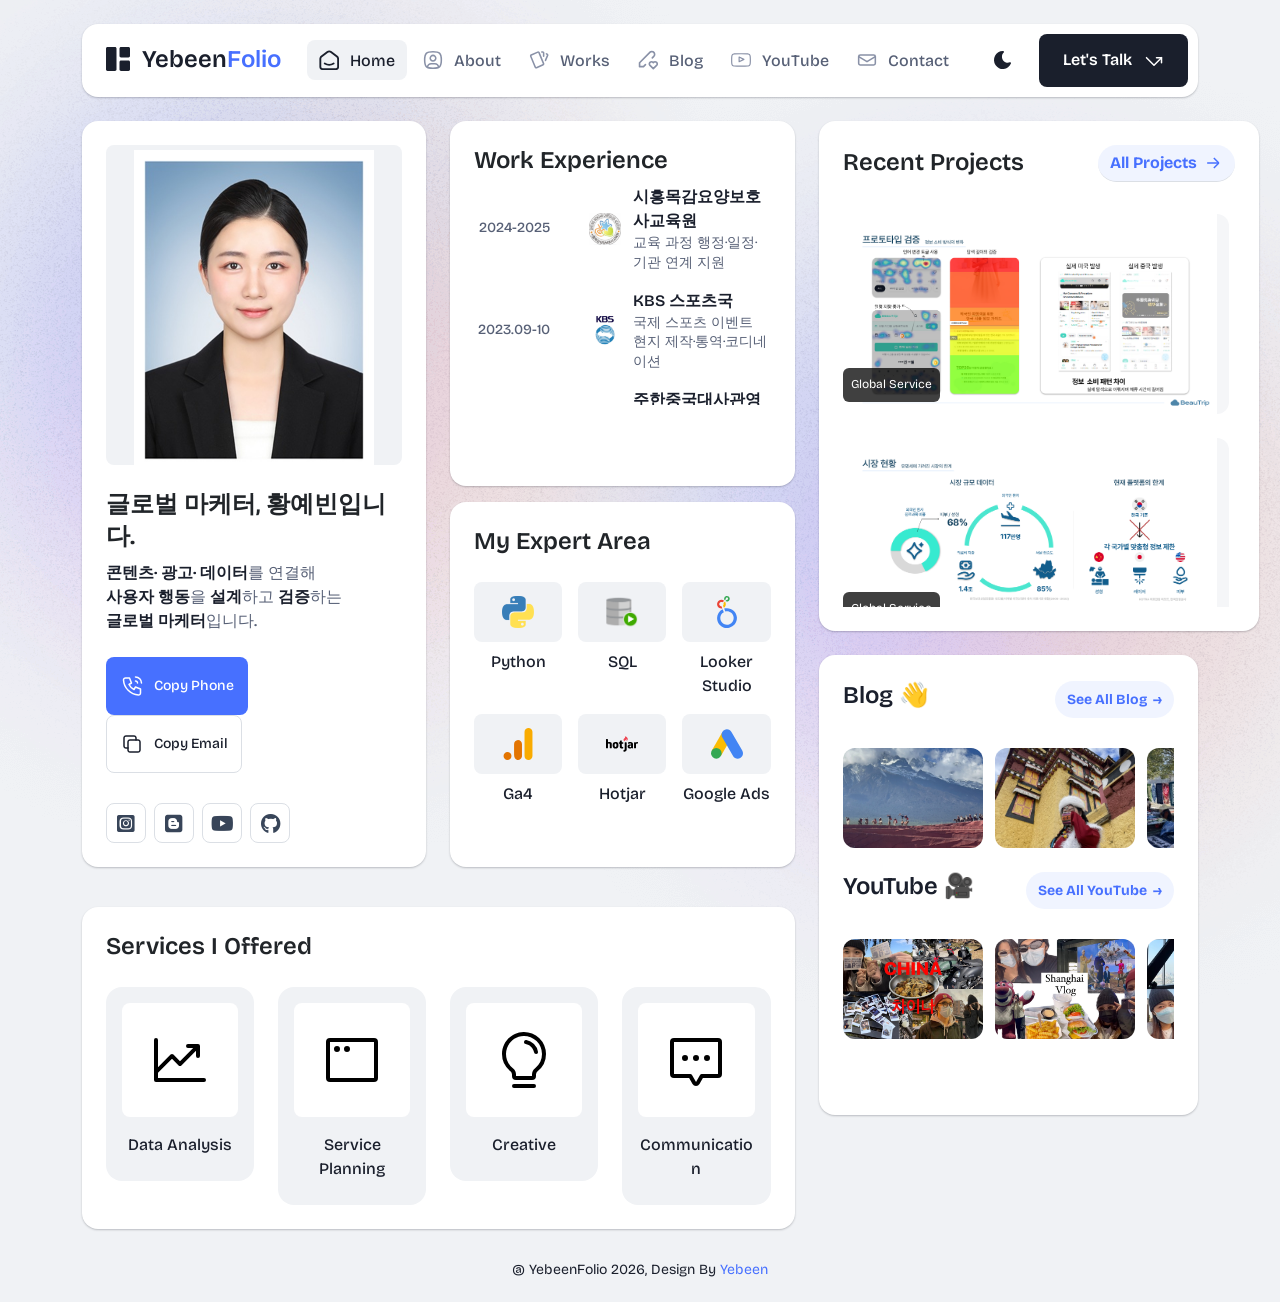
==== index.html @ 33ddd233 "Initial portfolio upload" ====
<!DOCTYPE html>
<html lang="en">
  <head>
    <meta charset="UTF-8" />
    <meta http-equiv="X-UA-Compatible" content="IE=edge" />
    <title>Yebeen folio</title>
    <meta
      name="description"
      content="Bentofolio - Bootstrap Personal Portfolio Template"
    />
    <meta name="viewport" content="width=device-width, initial-scale=1" />
    <!-- <base href="/Yebeen-folio/" /> -->

    <link
      rel="shortcut icon"
      type="image/x-icon"
      href="assets/img/favicon.svg"
    />
    <!-- Place favicon.ico in the root directory -->

    <!-- CSS here -->
    <link rel="stylesheet" href="assets/css/bootstrap.min.css" />
    <link rel="stylesheet" href="assets/fontawsome/css/all.min.css" />
    <link rel="stylesheet" href="assets/fontawsome/css/fontawesome.min.css" />
    <link rel="stylesheet" href="assets/css/slick.css" />
    <link rel="stylesheet" href="assets/css/magnific-popup.css" />
    <link rel="stylesheet" href="assets/css/style.css" />
    <link rel="stylesheet" href="assets/css/responsive.css" />
  </head>

  <body>
    <div id="page-content">
      <!-- header part start -->
      <header class="header-area">
        <nav class="navbar">
          <div class="container">
            <div class="menu-container">
              <div class="logo">
                <a class="navbar-brand me-0" href="index.html">
                  <svg
                    width="24"
                    height="24"
                    viewBox="0 0 24 24"
                    fill="none"
                    xmlns="http://www.w3.org/2000/svg"
                  >
                    <path
                      d="M0 1.5C0 1.10218 0.158035 0.720644 0.43934 0.43934C0.720644 0.158035 1.10218 0 1.5 0L9 0C9.39782 0 9.77936 0.158035 10.0607 0.43934C10.342 0.720644 10.5 1.10218 10.5 1.5V22.5C10.5 22.8978 10.342 23.2794 10.0607 23.5607C9.77936 23.842 9.39782 24 9 24H1.5C1.10218 24 0.720644 23.842 0.43934 23.5607C0.158035 23.2794 0 22.8978 0 22.5V1.5ZM13.5 1.5C13.5 1.10218 13.658 0.720644 13.9393 0.43934C14.2206 0.158035 14.6022 0 15 0L22.5 0C22.8978 0 23.2794 0.158035 23.5607 0.43934C23.842 0.720644 24 1.10218 24 1.5V9C24 9.39782 23.842 9.77936 23.5607 10.0607C23.2794 10.342 22.8978 10.5 22.5 10.5H15C14.6022 10.5 14.2206 10.342 13.9393 10.0607C13.658 9.77936 13.5 9.39782 13.5 9V1.5ZM13.5 15C13.5 14.6022 13.658 14.2206 13.9393 13.9393C14.2206 13.658 14.6022 13.5 15 13.5H22.5C22.8978 13.5 23.2794 13.658 23.5607 13.9393C23.842 14.2206 24 14.6022 24 15V22.5C24 22.8978 23.842 23.2794 23.5607 23.5607C23.2794 23.842 22.8978 24 22.5 24H15C14.6022 24 14.2206 23.842 13.9393 23.5607C13.658 23.2794 13.5 22.8978 13.5 22.5V15Z"
                      class="logo-icon"
                    />
                  </svg>
                  <span>Yebeen<span class="primary">Folio</span></span>
                </a>
              </div>
              <div class="navbar-main d-flex flex-grow-1">
                <div class="logo inner-logo d-block d-xl-none">
                  <a class="navbar-brand me-0" href="index.html">
                    <svg
                      width="24"
                      height="24"
                      viewBox="0 0 24 24"
                      fill="none"
                      xmlns="http://www.w3.org/2000/svg"
                    >
                      <path
                        d="M0 1.5C0 1.10218 0.158035 0.720644 0.43934 0.43934C0.720644 0.158035 1.10218 0 1.5 0L9 0C9.39782 0 9.77936 0.158035 10.0607 0.43934C10.342 0.720644 10.5 1.10218 10.5 1.5V22.5C10.5 22.8978 10.342 23.2794 10.0607 23.5607C9.77936 23.842 9.39782 24 9 24H1.5C1.10218 24 0.720644 23.842 0.43934 23.5607C0.158035 23.2794 0 22.8978 0 22.5V1.5ZM13.5 1.5C13.5 1.10218 13.658 0.720644 13.9393 0.43934C14.2206 0.158035 14.6022 0 15 0L22.5 0C22.8978 0 23.2794 0.158035 23.5607 0.43934C23.842 0.720644 24 1.10218 24 1.5V9C24 9.39782 23.842 9.77936 23.5607 10.0607C23.2794 10.342 22.8978 10.5 22.5 10.5H15C14.6022 10.5 14.2206 10.342 13.9393 10.0607C13.658 9.77936 13.5 9.39782 13.5 9V1.5ZM13.5 15C13.5 14.6022 13.658 14.2206 13.9393 13.9393C14.2206 13.658 14.6022 13.5 15 13.5H22.5C22.8978 13.5 23.2794 13.658 23.5607 13.9393C23.842 14.2206 24 14.6022 24 15V22.5C24 22.8978 23.842 23.2794 23.5607 23.5607C23.2794 23.842 22.8978 24 22.5 24H15C14.6022 24 14.2206 23.842 13.9393 23.5607C13.658 23.2794 13.5 22.8978 13.5 22.5V15Z"
                        class="logo-icon"
                      />
                    </svg>
                    <span>Yebeen<span class="primary">Folio</span></span>
                  </a>
                </div>
                <ul class="navbar-info mx-auto">
                  <li class="nav-item">
                    <a
                      class="nav-link active"
                      aria-current="page"
                      href="index.html"
                    >
                      <svg
                        class="nav-icon"
                        viewBox="0 0 15 15"
                        fill="none"
                        xmlns="http://www.w3.org/2000/svg"
                      >
                        <path
                          d="M13.475 4.92481L9.03083 1.46814C8.64082 1.16473 8.1608 1 7.66667 1C7.17254 1 6.69251 1.16473 6.3025 1.46814L1.8575 4.92481C1.59037 5.13254 1.37424 5.39858 1.22563 5.7026C1.07701 6.00662 0.99984 6.34058 1 6.67897V12.679C1 13.121 1.17559 13.5449 1.48816 13.8575C1.80072 14.17 2.22464 14.3456 2.66667 14.3456H12.6667C13.1087 14.3456 13.5326 14.17 13.8452 13.8575C14.1577 13.5449 14.3333 13.121 14.3333 12.679V6.67897C14.3333 5.99314 14.0167 5.34564 13.475 4.92481Z"
                          stroke-width="1.4"
                          stroke-linecap="round"
                          stroke-linejoin="round"
                        />
                        <path
                          d="M10.9753 10.1665C9.13359 11.2773 6.14859 11.2773 4.30859 10.1665"
                          stroke-width="1.4"
                          stroke-linecap="round"
                          stroke-linejoin="round"
                        />
                      </svg>
                      <span>Home</span>
                    </a>
                  </li>
                  <li class="nav-item">
                    <a class="nav-link" href="about.html">
                      <svg
                        class="nav-icon"
                        viewBox="0 0 18 18"
                        fill="none"
                        xmlns="http://www.w3.org/2000/svg"
                      >
                        <path
                          d="M9 9.8335C9.66304 9.8335 10.2989 9.5701 10.7678 9.10126C11.2366 8.63242 11.5 7.99654 11.5 7.3335C11.5 6.67045 11.2366 6.03457 10.7678 5.56573C10.2989 5.09689 9.66304 4.8335 9 4.8335C8.33696 4.8335 7.70107 5.09689 7.23223 5.56573C6.76339 6.03457 6.5 6.67045 6.5 7.3335C6.5 7.99654 6.76339 8.63242 7.23223 9.10126C7.70107 9.5701 8.33696 9.8335 9 9.8335Z"
                          stroke-width="1.4"
                          stroke-linecap="round"
                          stroke-linejoin="round"
                        />
                        <path
                          d="M9 1.5C15 1.5 16.5 3 16.5 9C16.5 15 15 16.5 9 16.5C3 16.5 1.5 15 1.5 9C1.5 3 3 1.5 9 1.5Z"
                          stroke-width="1.4"
                          stroke-linecap="round"
                          stroke-linejoin="round"
                        />
                        <path
                          d="M4 15.7085V15.6668C4 14.7828 4.35119 13.9349 4.97631 13.3098C5.60143 12.6847 6.44928 12.3335 7.33333 12.3335H10.6667C11.5507 12.3335 12.3986 12.6847 13.0237 13.3098C13.6488 13.9349 14 14.7828 14 15.6668V15.7085"
                          stroke-width="1.4"
                          stroke-linecap="round"
                          stroke-linejoin="round"
                        />
                      </svg>
                      About
                    </a>
                  </li>
                  <!-- <li class="nav-item">
                    <a class="nav-link" href="services.html">
                      <svg
                        class="nav-icon"
                        viewBox="0 0 16 16"
                        fill="none"
                        xmlns="http://www.w3.org/2000/svg"
                      >
                        <path
                          d="M7.99967 1.3335L1.33301 4.66683L7.99967 8.00016L14.6663 4.66683L7.99967 1.3335Z"
                          stroke-width="1.4"
                          stroke-linecap="round"
                          stroke-linejoin="round"
                        />
                        <path
                          d="M1.33301 8L7.99967 11.3333L14.6663 8"
                          stroke-width="1.4"
                          stroke-linecap="round"
                          stroke-linejoin="round"
                        />
                        <path
                          d="M1.33301 11.3335L7.99967 14.6668L14.6663 11.3335"
                          stroke-width="1.4"
                          stroke-linecap="round"
                          stroke-linejoin="round"
                        />
                      </svg>
                      Services
                    </a>
                  </li> -->
                  <li class="nav-item">
                    <a class="nav-link" href="portfolio.html">
                      <svg
                        class="nav-icon"
                        viewBox="0 0 18 17"
                        fill="none"
                        xmlns="http://www.w3.org/2000/svg"
                      >
                        <path
                          d="M2.00326 3.99733L7.95159 1.40649C8.04974 1.36442 8.15533 1.34243 8.26212 1.34181C8.3689 1.34119 8.47473 1.36196 8.57337 1.40289C8.67201 1.44382 8.76145 1.50408 8.83642 1.58013C8.9114 1.65617 8.97039 1.74646 9.00992 1.84566L13.1133 11.764C13.1985 11.9651 13.2014 12.1917 13.1213 12.3949C13.0412 12.5982 12.8845 12.7618 12.6849 12.8507L6.73742 15.4415C6.63922 15.4837 6.53356 15.5058 6.42668 15.5065C6.3198 15.5072 6.21387 15.4864 6.11514 15.4455C6.0164 15.4046 5.92688 15.3442 5.85184 15.2681C5.7768 15.192 5.71778 15.1016 5.67826 15.0023L1.57492 5.08316C1.48963 4.88204 1.48673 4.65546 1.56684 4.45222C1.64696 4.24898 1.80367 4.08616 2.00326 3.99733Z"
                          stroke-width="1.4"
                          stroke-linecap="round"
                          stroke-linejoin="round"
                        />
                        <path
                          d="M11.5 1.3335H12.3333C12.5543 1.3335 12.7663 1.42129 12.9226 1.57757C13.0789 1.73385 13.1667 1.94582 13.1667 2.16683V5.0835"
                          stroke-width="1.4"
                          stroke-linecap="round"
                          stroke-linejoin="round"
                        />
                        <path
                          d="M15.6663 3C15.8863 3.09333 16.0997 3.18083 16.3063 3.2625C16.5098 3.34882 16.6706 3.51241 16.7534 3.71729C16.8362 3.92217 16.8343 4.15155 16.748 4.355L14.833 8.83334"
                          stroke-width="1.4"
                          stroke-linecap="round"
                          stroke-linejoin="round"
                        />
                      </svg>
                      Works
                    </a>
                  </li>
                  <li class="nav-item">
                    <a class="nav-link" href="blog.html">
                      <svg
                        class="nav-icon"
                        viewBox="0 0 17 16"
                        fill="none"
                        xmlns="http://www.w3.org/2000/svg"
                      >
                        <path
                          d="M12.1663 6.16676L13.4163 4.91676C13.6352 4.69789 13.8088 4.43805 13.9273 4.15208C14.0457 3.86612 14.1067 3.55962 14.1067 3.25009C14.1067 2.94056 14.0457 2.63406 13.9273 2.3481C13.8088 2.06213 13.6352 1.80229 13.4163 1.58342C13.1975 1.36455 12.9376 1.19094 12.6517 1.07248C12.3657 0.954033 12.0592 0.893066 11.7497 0.893066C11.4401 0.893066 11.1336 0.954033 10.8477 1.07248C10.5617 1.19094 10.3019 1.36455 10.083 1.58342L1.33301 10.3334V13.6668H4.66634L6.33301 12.0001"
                          stroke-width="1.4"
                          stroke-linecap="round"
                          stroke-linejoin="round"
                        />
                        <path
                          d="M13.0004 15.3335L15.7921 12.5968C15.9633 12.4307 16.0995 12.232 16.1926 12.0124C16.2857 11.7927 16.3339 11.5567 16.3343 11.3181C16.3347 11.0796 16.2873 10.8434 16.1948 10.6235C16.1024 10.4035 15.9669 10.2044 15.7963 10.0377C15.448 9.69712 14.9806 9.50602 14.4935 9.50509C14.0065 9.50415 13.5383 9.69346 13.1888 10.0327L13.0021 10.216L12.8163 10.0327C12.4681 9.69237 12.0008 9.50143 11.5139 9.50049C11.0271 9.49956 10.5591 9.68871 10.2096 10.0277C10.0383 10.1937 9.9021 10.3924 9.80891 10.612C9.71572 10.8316 9.66746 11.0677 9.667 11.3062C9.66653 11.5447 9.71386 11.781 9.80619 12.0009C9.89853 12.2209 10.034 12.4201 10.2046 12.5868L13.0004 15.3335Z"
                          stroke-width="1.4"
                          stroke-linecap="round"
                          stroke-linejoin="round"
                        />
                      </svg>
                      Blog
                    </a>
                  </li>
                  <li class="nav-item">
                    <a class="nav-link" href="youtube.html">
                      <svg
                        class="nav-icon"
                        viewBox="0 0 24 24"
                        fill="none"
                        xmlns="http://www.w3.org/2000/svg"
                      >
                        <path
                          d="M23 7.5C23 7.5 22.8 6.1 22.2 5.5C21.5 4.8 20.7 4.8 20.3 4.7C17.5 4.5 12 4.5 12 4.5H12C12 4.5 6.5 4.5 3.7 4.7C3.3 4.8 2.5 4.8 1.8 5.5C1.2 6.1 1 7.5 1 7.5C1 7.5 0.8 9.3 0.8 11.1V12.9C0.8 14.7 1 16.5 1 16.5C1 16.5 1.2 17.9 1.8 18.5C2.5 19.2 3.4 19.1 3.8 19.2C6.6 19.4 12 19.4 12 19.4C12 19.4 17.5 19.4 20.3 19.2C20.7 19.1 21.5 19.2 22.2 18.5C22.8 17.9 23 16.5 23 16.5C23 16.5 23.2 14.7 23.2 12.9V11.1C23.2 9.3 23 7.5 23 7.5Z"
                          stroke-width="1.4"
                          stroke-linecap="round"
                          stroke-linejoin="round"
                        />
                        <path
                          d="M9.75 14.02L15.5 11.25L9.75 8.48V14.02Z"
                          stroke-width="1.4"
                          stroke-linecap="round"
                          stroke-linejoin="round"
                        />
                      </svg>
                      YouTube
                    </a>
                  </li>
                  
                  <li class="nav-item">
                    <a class="nav-link" href="contact.html">
                      <svg
                        class="nav-icon"
                        viewBox="0 0 18 18"
                        fill="none"
                        xmlns="http://www.w3.org/2000/svg"
                      >
                        <path
                          d="M3 4.5H15C15.8284 4.5 16.5 5.17157 16.5 6V12C16.5 12.8284 15.8284 13.5 15 13.5H3C2.17157 13.5 1.5 12.8284 1.5 12V6C1.5 5.17157 2.17157 4.5 3 4.5Z"
                          stroke-width="1.4"
                          stroke-linecap="round"
                          stroke-linejoin="round"
                        />
                        <path
                          d="M1.5 6L9 10.5L16.5 6"
                          stroke-width="1.4"
                          stroke-linecap="round"
                          stroke-linejoin="round"
                        />
                      </svg>
                      Contact
                    </a>
                  </li>
                  
                  <!-- <li class="nav-item">
                    <a class="nav-link" href="contact.html">
                      <svg
                        class="nav-icon"
                        viewBox="0 0 18 17"
                        fill="none"
                        xmlns="http://www.w3.org/2000/svg"
                      >
                        <path
                          d="M5.66699 5.5H12.3337"
                          stroke-width="1.4"
                          stroke-linecap="round"
                          stroke-linejoin="round"
                        />
                        <path
                          d="M5.66699 8.8335H10.667"
                          stroke-width="1.4"
                          stroke-linecap="round"
                          stroke-linejoin="round"
                        />
                        <path
                          d="M14 1.3335C14.663 1.3335 15.2989 1.59689 15.7678 2.06573C16.2366 2.53457 16.5 3.17045 16.5 3.8335V10.5002C16.5 11.1632 16.2366 11.7991 15.7678 12.2679C15.2989 12.7368 14.663 13.0002 14 13.0002H9.83333L5.66667 15.5002V13.0002H4C3.33696 13.0002 2.70107 12.7368 2.23223 12.2679C1.76339 11.7991 1.5 11.1632 1.5 10.5002V3.8335C1.5 3.17045 1.76339 2.53457 2.23223 2.06573C2.70107 1.59689 3.33696 1.3335 4 1.3335H14Z"
                          stroke-width="1.4"
                          stroke-linecap="round"
                          stroke-linejoin="round"
                        />
                      </svg>
                      Contact
                    </a>
                  </li> -->
                </ul>
                <div class="header-right-info d-flex align-items-center">
                  <button class="theme-control-btn">
                    <span class="dark">
                      <svg
                        width="24"
                        height="24"
                        viewBox="0 0 24 24"
                        fill="none"
                        xmlns="http://www.w3.org/2000/svg"
                      >
                        <path
                          d="M11.8005 3C10.207 3.0003 8.64356 3.44286 7.27683 4.28049C5.91011 5.11811 4.79139 6.31937 4.04002 7.75612C3.28865 9.19288 2.93281 10.8112 3.01046 12.4386C3.08811 14.0659 3.59633 15.6411 4.48091 16.9963C5.3655 18.3514 6.59326 19.4356 8.03324 20.1333C9.47322 20.8309 11.0714 21.1157 12.6573 20.9574C14.2432 20.7991 15.7573 20.2036 17.0381 19.2344C18.319 18.2652 19.3185 16.9587 19.9301 15.4542C20.2302 14.7162 19.5111 13.9746 18.7875 14.2752C17.5475 14.7888 16.1706 14.8418 14.8963 14.425C13.622 14.0082 12.5308 13.1479 11.8126 11.9937C11.0943 10.8396 10.7943 9.4645 10.9648 8.10764C11.1353 6.75077 11.7655 5.49792 12.7458 4.5669L12.8136 4.4949C13.2986 3.9279 12.913 3.0072 12.1464 3.0072H11.9122L11.8524 3.0018L11.7996 3H11.8005Z"
                          fill="#1A1F2C"
                        />
                      </svg>
                      <small class="theme-text d-block d-xl-none"
                        >Change appearance</small
                      >
                    </span>
                    <span class="light">
                      <svg
                        width="24"
                        height="24"
                        viewBox="0 0 24 24"
                        fill="none"
                        xmlns="http://www.w3.org/2000/svg"
                      >
                        <path
                          d="M12 19C12.2449 19 12.4813 19.09 12.6644 19.2527C12.8474 19.4155 12.9643 19.6397 12.993 19.883L13 20V21C12.9997 21.2549 12.9021 21.5 12.7272 21.6854C12.5522 21.8707 12.313 21.9822 12.0586 21.9972C11.8042 22.0121 11.5536 21.9293 11.3582 21.7657C11.1627 21.6021 11.0371 21.3701 11.007 21.117L11 21V20C11 19.7348 11.1054 19.4804 11.2929 19.2929C11.4804 19.1054 11.7348 19 12 19Z"
                          fill="#FD7E41"
                        />
                        <path
                          d="M18.3127 16.9099L18.4067 16.9929L19.1067 17.6929C19.2861 17.8729 19.3902 18.1144 19.398 18.3683C19.4057 18.6223 19.3165 18.8697 19.1485 19.0602C18.9804 19.2508 18.7462 19.3702 18.4933 19.3943C18.2403 19.4184 17.9877 19.3454 17.7867 19.1899L17.6927 19.1069L16.9927 18.4069C16.8202 18.2347 16.7165 18.0053 16.7012 17.7619C16.6859 17.5186 16.76 17.278 16.9097 17.0855C17.0593 16.893 17.2741 16.7618 17.5137 16.7166C17.7533 16.6713 18.0012 16.7152 18.2107 16.8399L18.3127 16.9099Z"
                          fill="#FD7E41"
                        />
                        <path
                          d="M7.00747 16.993C7.17965 17.1652 7.28308 17.3943 7.29836 17.6373C7.31364 17.8803 7.23972 18.1206 7.09047 18.313L7.00747 18.407L6.30747 19.107C6.12751 19.2863 5.88604 19.3905 5.63209 19.3982C5.37814 19.406 5.13076 19.3168 4.94019 19.1487C4.74963 18.9807 4.63017 18.7464 4.60607 18.4935C4.58198 18.2406 4.65506 17.988 4.81047 17.787L4.89347 17.693L5.59347 16.993C5.781 16.8055 6.03531 16.7002 6.30047 16.7002C6.56563 16.7002 6.81994 16.8055 7.00747 16.993Z"
                          fill="#FD7E41"
                        />
                        <path
                          d="M3.99987 11C4.25475 11.0003 4.4999 11.0979 4.68524 11.2728C4.87057 11.4478 4.9821 11.687 4.99704 11.9414C5.01198 12.1958 4.92919 12.4464 4.7656 12.6418C4.60201 12.8373 4.36996 12.9629 4.11687 12.993L3.99987 13H2.99987C2.74499 12.9997 2.49984 12.9021 2.3145 12.7272C2.12916 12.5522 2.01763 12.313 2.0027 12.0586C1.98776 11.8042 2.07054 11.5536 2.23413 11.3582C2.39772 11.1627 2.62977 11.0371 2.88287 11.007L2.99987 11H3.99987Z"
                          fill="#FD7E41"
                        />
                        <path
                          d="M20.9999 11C21.2547 11.0003 21.4999 11.0979 21.6852 11.2728C21.8706 11.4478 21.9821 11.687 21.997 11.9414C22.012 12.1958 21.9292 12.4464 21.7656 12.6418C21.602 12.8373 21.37 12.9629 21.1169 12.993L20.9999 13H19.9999C19.745 12.9997 19.4998 12.9021 19.3145 12.7272C19.1292 12.5522 19.0176 12.313 19.0027 12.0586C18.9878 11.8042 19.0705 11.5536 19.2341 11.3582C19.3977 11.1627 19.6298 11.0371 19.8829 11.007L19.9999 11H20.9999Z"
                          fill="#FD7E41"
                        />
                        <path
                          d="M6.21264 4.80985L6.30664 4.89285L7.00664 5.59285C7.18599 5.77281 7.29011 6.01429 7.29787 6.26824C7.30562 6.52219 7.21642 6.76957 7.04839 6.96013C6.88036 7.1507 6.64609 7.27016 6.39316 7.29425C6.14024 7.31834 5.88763 7.24526 5.68664 7.08985L5.59264 7.00685L4.89264 6.30685C4.72073 6.13453 4.61757 5.90543 4.6025 5.66248C4.58744 5.41954 4.6615 5.17945 4.8108 4.98721C4.9601 4.79497 5.1744 4.66378 5.41351 4.61824C5.65262 4.57271 5.90013 4.61594 6.10964 4.73985L6.21264 4.80985Z"
                          fill="#FD7E41"
                        />
                        <path
                          d="M19.1071 4.89288C19.2793 5.06508 19.3827 5.29418 19.398 5.5372C19.4132 5.78023 19.3393 6.02048 19.1901 6.21288L19.1071 6.30688L18.4071 7.00688C18.2271 7.18623 17.9856 7.29036 17.7317 7.29811C17.4777 7.30587 17.2304 7.21667 17.0398 7.04864C16.8492 6.8806 16.7298 6.64633 16.7057 6.39341C16.6816 6.14049 16.7547 5.88788 16.9101 5.68688L16.9931 5.59288L17.6931 4.89288C17.8806 4.70541 18.1349 4.6001 18.4001 4.6001C18.6652 4.6001 18.9196 4.70541 19.1071 4.89288Z"
                          fill="#FD7E41"
                        />
                        <path
                          d="M12 2C12.2449 2.00003 12.4813 2.08996 12.6644 2.25272C12.8474 2.41547 12.9643 2.63975 12.993 2.883L13 3V4C12.9997 4.25488 12.9021 4.50003 12.7272 4.68537C12.5522 4.8707 12.313 4.98223 12.0586 4.99717C11.8042 5.01211 11.5536 4.92933 11.3582 4.76573C11.1627 4.60214 11.0371 4.3701 11.007 4.117L11 4V3C11 2.73478 11.1054 2.48043 11.2929 2.29289C11.4804 2.10536 11.7348 2 12 2Z"
                          fill="#FD7E41"
                        />
                        <path
                          d="M12 7C12.9797 6.99994 13.9378 7.28769 14.7553 7.8275C15.5729 8.36731 16.2138 9.1354 16.5986 10.0364C16.9833 10.9373 17.0949 11.9315 16.9195 12.8953C16.7441 13.8592 16.2893 14.7502 15.6118 15.4579C14.9343 16.1655 14.0638 16.6585 13.1085 16.8756C12.1532 17.0928 11.1552 17.0245 10.2383 16.6793C9.3215 16.334 8.52629 15.7271 7.95146 14.9338C7.37663 14.1405 7.04752 13.1958 7.005 12.217L7 12L7.005 11.783C7.06092 10.4958 7.61161 9.27978 8.54222 8.38866C9.47284 7.49754 10.7115 7.00007 12 7Z"
                          fill="#FD7E41"
                        />
                      </svg>
                      <small class="theme-text d-block d-xl-none"
                        >Change appearance</small
                      >
                    </span>
                  </button>
                  <a href="contact.html" class="lets-talk-btn">
                    Let's Talk
                    <svg
                      class="icon"
                      width="20"
                      height="20"
                      viewBox="0 0 20 20"
                      fill="none"
                      xmlns="http://www.w3.org/2000/svg"
                    >
                      <path
                        d="M17.5 11.6665V6.6665H12.5"
                        stroke="white"
                        stroke-width="1.5"
                        stroke-linecap="round"
                        stroke-linejoin="round"
                      />
                      <path
                        d="M17.5 6.6665L10 14.1665L2.5 6.6665"
                        stroke="white"
                        stroke-width="1.5"
                        stroke-linecap="round"
                        stroke-linejoin="round"
                      />
                    </svg>
                  </a>
                </div>
              </div>
              <div class="mobile-menu-overlay d-block d-lg-none"></div>
              <div class="mobile-menu-control-bar d-block d-xl-none">
                <button class="mobile-menu-control-bar">
                  <i class="fas fa-bars"></i>
                </button>
              </div>
            </div>
          </div>
        </nav>
      </header>
      <!-- header part end -->

      <!-- main area part start -->
      <main>
        <section class="home-area">
          <div class="container">
            <div class="home-layout">
              <div class="left-area">
                <div class="left-inner">
                  <div class="row g-4">
                    <div class="col-xl-6 col-md-12">
                      <div class="card profile-card h-100">
                        <div class="card-body">
                          <div class="image text-center">
                            <img src="assets/img/images/profile.png" alt="황예빈 취업사진" />
                          </div>
                          <div class="text">
                            <h3 class="card-title">글로벌 마케터, 황예빈입니다.</h3>
                            <p>
                              <span>콘텐츠·</span>
                              <span>광고·</span>
                              <span>데이터</span>를 연결해<br />
                              <span>사용자 행동</span>을
                              <span>설계</span>하고
                              <span>검증</span>하는
                              <span>글로벌 마케터</span>입니다.
                            </p>

                            <div class="common-button-groups">
                              <button
                                class="btn btn-call"
                                data-clipboard-text="010-9900-9794"
                              >
                                <svg
                                  class="icon"
                                  width="24"
                                  height="24"
                                  viewBox="0 0 24 24"
                                  fill="none"
                                  xmlns="http://www.w3.org/2000/svg"
                                >
                                  <path
                                    d="M5.5 4H9.5L11.5 9L9 10.5C10.071 12.6715 11.8285 14.429 14 15.5L15.5 13L20.5 15V19C20.5 19.5304 20.2893 20.0391 19.9142 20.4142C19.5391 20.7893 19.0304 21 18.5 21C14.5993 20.763 10.9202 19.1065 8.15683 16.3432C5.3935 13.5798 3.73705 9.90074 3.5 6C3.5 5.46957 3.71071 4.96086 4.08579 4.58579C4.46086 4.21071 4.96957 4 5.5 4Z"
                                    stroke="white"
                                    stroke-width="1.5"
                                    stroke-linecap="round"
                                    stroke-linejoin="round"
                                  />
                                  <path
                                    d="M15.5 7C16.0304 7 16.5391 7.21071 16.9142 7.58579C17.2893 7.96086 17.5 8.46957 17.5 9"
                                    stroke="white"
                                    stroke-width="1.5"
                                    stroke-linecap="round"
                                    stroke-linejoin="round"
                                  />
                                  <path
                                    d="M15.5 3C17.0913 3 18.6174 3.63214 19.7426 4.75736C20.8679 5.88258 21.5 7.4087 21.5 9"
                                    stroke="white"
                                    stroke-width="1.5"
                                    stroke-linecap="round"
                                    stroke-linejoin="round"
                                  />
                                </svg>
                                Copy Phone
                              </button>
                              <button
                                class="btn btn-copy"
                                data-clipboard-text="yb8259@naver.com"
                              >
                                <svg
                                  class="icon"
                                  width="24"
                                  height="24"
                                  viewBox="0 0 24 24"
                                  fill="none"
                                  xmlns="http://www.w3.org/2000/svg"
                                >
                                  <path
                                    d="M8 10C8 9.46957 8.21071 8.96086 8.58579 8.58579C8.96086 8.21071 9.46957 8 10 8H18C18.5304 8 19.0391 8.21071 19.4142 8.58579C19.7893 8.96086 20 9.46957 20 10V18C20 18.5304 19.7893 19.0391 19.4142 19.4142C19.0391 19.7893 18.5304 20 18 20H10C9.46957 20 8.96086 19.7893 8.58579 19.4142C8.21071 19.0391 8 18.5304 8 18V10Z"
                                    stroke-width="1.5"
                                    stroke-linecap="round"
                                    stroke-linejoin="round"
                                  />
                                  <path
                                    d="M16 8V6C16 5.46957 15.7893 4.96086 15.4142 4.58579C15.0391 4.21071 14.5304 4 14 4H6C5.46957 4 4.96086 4.21071 4.58579 4.58579C4.21071 4.96086 4 5.46957 4 6V14C4 14.5304 4.21071 15.0391 4.58579 15.4142C4.96086 15.7893 5.46957 16 6 16H8"
                                    stroke-width="1.5"
                                    stroke-linecap="round"
                                    stroke-linejoin="round"
                                  />
                                </svg>
                                Copy Email
                              </button>
                            </div>
                            <div class="social-media-icon">
                              <ul class="list-unstyled">
                                <li>
                                  <a
                                    href="https://www.instagram.com/yebeen_h"
                                    target="_blank"
                                    ><i class="fab fa-instagram-square"></i
                                  ></a>
                                </li>
                                <li>
                                  <a
                                    href="https://blog.naver.com/yb8259"
                                    target="_blank"
                                    ><i class="fab fa-blogger"></i
                                  ></a>
                                </li>
                                <li>
                                  <a href="https://www.youtube.com/@moubeen" target="_blank" aria-label="YouTube">
                                    <i class="fab fa-youtube"></i>
                                  </a>
                                </li>
                                <li>
                                  <a
                                    href="https://github.com/yb8259/yebeen_folio"
                                    target="_blank"
                                    ><i class="fab fa-github"></i
                                  ></a>
                                </li>
                              </ul>
                            </div>
                          </div>
                        </div>
                      </div> 
                    </div>
                    <div class="col-xl-6 col-md-12 center-area">
                      <div class="center-stack">
                        <div class="card work-card">
                          <div class="card-body work-experiance-card">
                            <h3 class="card-title">Work Experience</h3>
                            <div class="work-experiance-main">
                              <ul class="work-experiance-slider list-unstyled">
                                <li>
                                  <div class="date">
                                    <p>2024-2025</p>
                                  </div>
                                  <div class="info">
                                    <div class="icon">
                                      <img
                                        src="assets/img/icons/edumokgam.svg"
                                        alt="edumokgam"
                                      />
                                    </div>
                                    <div class="text">
                                      <h4 class="title">시흥목감요양보호사교육원</h4>
                                      <h6 class="subtitle">교육 과정 행정·일정·기관 연계 지원</h6>
                                    </div>
                                  </div>
                                </li>
                                <li>
                                  <div class="date">
                                    <p>2023.09-10</p>
                                  </div>
                                  <div class="info">
                                    <div class="icon">
                                      <img
                                        src="assets/img/icons/kbs_sports.svg"
                                        alt="kbs_sports"
                                      />
                                    </div>
                                    <div class="text">
                                      <h4 class="title">KBS 스포츠국</h4>
                                      <h6 class="subtitle">국제 스포츠 이벤트 현지 제작·통역·코디네이션</h6>
                                    </div>
                                  </div>
                                </li>
                                <li>
                                  <div class="date">
                                    <p>2023.06-08</p>
                                  </div>
                                  <div class="info">
                                    <div class="icon">
                                      <img
                                        src="assets/img/icons/embassy_cn.svg"
                                        alt="embassy_cn"
                                      />
                                    </div>
                                    <div class="text">
                                      <h4 class="title">주한중국대사관영사부</h4>
                                      <h6 class="subtitle">중국 국적자 여권·신분증 영사 행정 지원</h6>
                                    </div>
                                  </div>
                                </li>
                              </ul>
                              <ul class="work-experiance-slider list-unstyled">
                                <li>
                                  <div class="date">
                                    <p>2024-2025</p>
                                  </div>
                                  <div class="info">
                                    <div class="icon">
                                      <img
                                        src="assets/img/icons/edumokgam.svg"
                                        alt="edumokgam"
                                      />
                                    </div>
                                    <div class="text">
                                      <h4 class="title">시흥목감요양보호사교육원</h4>
                                      <h6 class="subtitle">교육 과정 행정·일정·기관 연계 지원</h6>
                                    </div>
                                  </div>
                                </li>
                                <li>
                                  <div class="date">
                                    <p>2023.09-10</p>
                                  </div>
                                  <div class="info">
                                    <div class="icon">
                                      <img
                                        src="assets/img/icons/kbs_sports.svg"
                                        alt="kbs_sports"
                                      />
                                    </div>
                                    <div class="text">
                                      <h4 class="title">KBS 스포츠국</h4>
                                      <h6 class="subtitle">국제 스포츠 이벤트 현지 제작·통역·코디네이션</h6>
                                    </div>
                                  </div>
                                </li>
                                <li>
                                  <div class="date">
                                    <p>2023.06-08</p>
                                  </div>
                                  <div class="info">
                                    <div class="icon">
                                      <img
                                        src="assets/img/icons/embassy_cn.svg"
                                        alt="embassy_cn"
                                      />
                                    </div>
                                    <div class="text">
                                      <h4 class="title">주한중국대사관영사부</h4>
                                      <h6 class="subtitle">중국 국적자 여권·신분증 영사 행정 지원</h6>
                                    </div>
                                  </div>
                                </li>
                              </ul>
                            </div>
                          </div>
                        </div>
                        <div class="card expertise-card">
                          <div class="card-body">
                            <h3 class="card-title">My Expert Area</h3>
                            <div class="expertise-main mt-24">
                              <div class="row g-3">
                                <div class="col-xl-4 col-md-4 col-sm-6 col-6">
                                  <div class="expertise-item">
                                    <div class="image text-center">
                                      <img
                                        src="assets/img/icons/python.png"
                                        alt="python"
                                      />
                                    </div>
                                    <div class="text">
                                      <h4 class="title">Python</h4>
                                    </div>
                                  </div>
                                </div>
                                <div class="col-xl-4 col-md-4 col-sm-6 col-6">
                                  <div class="expertise-item">
                                    <div class="image text-center">
                                      <img
                                        src="assets/img/icons/sql4.png"
                                        alt="sql4"
                                      />
                                    </div>
                                    <div class="text">
                                      <h4 class="title">SQL</h4>
                                    </div>
                                  </div>
                                </div>
                                <div class="col-xl-4 col-md-4 col-sm-6 col-6">
                                  <div class="expertise-item">
                                    <div class="image text-center">
                                      <img
                                        src="assets/img/icons/looker-icon-svgrepo-com.svg"
                                        alt="Looker Studio"
                                      />
                                    </div>
                                    <div class="text">
                                      <h4 class="title">Looker Studio</h4>
                                    </div>
                                  </div>
                                </div>
                                <div class="col-xl-4 col-md-4 col-sm-6 col-6">
                                  <div class="expertise-item">
                                    <div class="image text-center">
                                      <img
                                        src="assets/img/icons/google-analytics-4.svg"
                                        alt="Ga4"
                                      />
                                    </div>
                                    <div class="text">
                                      <h4 class="title">Ga4</h4>
                                    </div>
                                  </div>
                                </div>
                                <div class="col-xl-4 col-md-4 col-sm-6 col-6">
                                  <div class="expertise-item">
                                    <div class="image text-center">
                                      <img
                                        src="assets/img/icons/hotjar-2.svg"
                                        alt="Hotjar"
                                      />
                                    </div>
                                    <div class="text">
                                      <h4 class="title">Hotjar</h4>
                                    </div>
                                  </div>
                                </div>
                                <div class="col-xl-4 col-md-4 col-sm-6 col-6">
                                  <div class="expertise-item">
                                    <div class="image text-center">
                                      <img src="assets/img/icons/google-ads-2.svg" alt="google ads" />
                                    </div>
                                    <div class="text">
                                      <h4 class="title">Google Ads</h4>
                                    </div>
                                  </div>
                                </div>
                              </div>
                            </div>
                          </div>
                        </div>
                      </div>
                    </div>
                  </div>  
                  <div class="row g-4 mt-0 services-row">
                    <div class="col-12">
                      <div class="card services-card">
                        <div class="card-body">
                          <h3 class="card-title">
                            Services I Offered
                            <!-- <a class="link-btn" href="services.html">
                              See All Services
                              <svg
                                class="icon"
                                width="20"
                                height="20"
                                viewBox="0 0 20 20"
                                fill="none"
                                xmlns="http://www.w3.org/2000/svg"
                              >
                                <path
                                  d="M4.16699 10H15.8337"
                                  stroke="#4770FF"
                                  stroke-width="1.5"
                                  stroke-linecap="round"
                                  stroke-linejoin="round"
                                />
                                <path
                                  d="M10.833 15L15.833 10"
                                  stroke="#4770FF"
                                  stroke-width="1.5"
                                  stroke-linecap="round"
                                  stroke-linejoin="round"
                                />
                                <path
                                  d="M10.833 5L15.833 10"
                                  stroke="#4770FF"
                                  stroke-width="1.5"
                                  stroke-linecap="round"
                                  stroke-linejoin="round"
                                />
                              </svg>
                            </a> -->
                          </h3>
                          <div class="services-main mt-24">
                            <div class="row g-4">
                              <div class="col-md-3 col-sm-6 col-6">
                                <div class="services-item text-center">
                                  <div class="image">
                                    <img
                                      src="assets/img/icons/chart-line-up.svg"
                                      alt="chart"
                                    />
                                  </div>
                                  <div class="text">
                                    <h3 class="title">Data Analysis</h3>
                                  </div>
                                </div>
                              </div>
                              <div class="col-md-3 col-sm-6 col-6">
                                <div class="services-item text-center">
                                  <div class="image">
                                    <img
                                      src="assets/img/icons/app-window.svg"
                                      alt="app-window"
                                    />
                                  </div>
                                  <div class="text">
                                    <h3 class="title">Service Planning</h3>
                                  </div>
                                </div>
                              </div>
                              <div class="col-md-3 col-sm-6 col-6">
                                <div class="services-item text-center">
                                  <div class="image">
                                    <img
                                      src="assets/img/icons/lightbulb.svg"
                                      alt="lightbulb"
                                    />
                                  </div>
                                  <div class="text">
                                    <h3 class="title">Creative</h3>
                                  </div>
                                </div>
                              </div>
                              <div class="col-md-3 col-sm-6 col-6">
                                <div class="services-item text-center">
                                  <div class="image">
                                    <img
                                      src="assets/img/icons/chat-centered-dots.svg"
                                      alt="chat"
                                    />
                                  </div>
                                  <div class="text">
                                    <h3 class="title">Communication</h3>
                                  </div>
                                </div>
                              </div>
                            </div>
                          </div>
                        </div>
                      </div>
                    </div>
                  </div> 
                </div>
              </div>
              <div class="right-area">
                <!-- Recent Projects -->
                <div class="card card-projects">
                  <div class="card-body">
                    <h3 class="card-title">
                      Recent Projects
                      <a class="link-btn scroll-cta primary-cta" href="portfolio.html">
                        All Projects
                        <svg class="icon" width="20" height="20" viewBox="0 0 20 20" fill="none">
                          <path d="M4.16699 10H15.8337" stroke="#4770FF" stroke-width="1.5"/>
                          <path d="M10.833 15L15.833 10" stroke="#4770FF" stroke-width="1.5"/>
                          <path d="M10.833 5L15.833 10" stroke="#4770FF" stroke-width="1.5"/>
                        </svg>
                      </a>
                    </h3>
                
                    <!-- 🔽 스크롤 영역 -->
                    <div class="projects-main mt-24">
                      <div class="row g-4">
                
                        <div class="col-12 project-item">
                          <img
                            src="assets/img/projects/project2표지.png"
                            class="img-fluid w-100 project-thumb"
                            data-full="assets/img/projects/project2표지.png"
                          />
                          <span class="project-tag">Global Service</span>
                        </div>
                
                        <div class="col-12 project-item">
                          <img
                            src="assets/img/projects/project1표지.png"
                            class="img-fluid w-100 project-thumb"
                            data-full="assets/img/projects/project1표지.png"
                          />
                          <span class="project-tag">Global Service</span>
                        </div>
                        <div class="col-12 project-item">
                          <img
                            src="assets/img/projects/SSG 1표지.png"
                            class="img-fluid w-100 project-thumb"
                            data-full="assets/img/projects/SSG 1표지.png"
                          />
                          <span class="project-tag">Data-Driven Strategy</span>
                        </div>
                        <div class="col-12 project-item">
                          <img
                            src="assets/img/projects/SSG 2표지.png"
                            class="img-fluid w-100 project-thumb"
                            data-full="assets/img/projects/SSG 2표지.png"
                          />
                          <span class="project-tag">Data-driven UX</span>
                        </div>
                
                      </div>
                    </div>
                  </div>
                </div>
                
                <!-- Blog -->
                <div class="card lets-talk-together-card ">
                  <div class="card-body">
                    <div class="section-header">
                      <h3 class="card-title">Blog 👋</h3>
                      <a class="scroll-cta" href="blog.html">See All Blog</a>
                    </div>

                    <div class="horizontal-scroll-wrapper blog-scroll">
                      <div class="mini-blog-wrapper">
                        <a class="mini-blog-item" href="https://blog.naver.com/yb8259/224158590966">
                          <img src="assets/img/blog/丽江，lijiang.png" />
                        </a>
                        <a class="mini-blog-item" href="https://blog.naver.com/yb8259/224158566985">
                          <img src="assets/img/blog/香格里拉，xianggelila.png" />
                        </a>
                        <a class="mini-blog-item" href="https://blog.naver.com/yb8259/224158530603">
                          <img src="assets/img/blog/大理2，dali.png" />
                        </a>
                        <a class="mini-blog-item" href="https://blog.naver.com/yb8259/224158500917">
                          <img src="assets/img/blog/大理1，dali.png" />
                        </a>
                      </div>
                    </div>
                    <div class="section-header">
                      <h3 class="card-title">YouTube 🎥</h3>
                      <a class="scroll-cta" href="youtube.html">See All YouTube</a>
                    </div>

                    <div class="horizontal-scroll-wrapper blog-scroll">
                      <div class="mini-blog-wrapper">
                        <a class="mini-blog-item" href="https://youtu.be/6hkE84vOIfo">
                          <img src="assets/img/youtube/2023.01.15.png" />
                        </a>
                        <a class="mini-blog-item" href="https://youtu.be/HCBZN2spBRc">
                          <img src="assets/img/youtube/2022.10.28.png" />
                        </a>
                        <a class="mini-blog-item" href="https://youtu.be/Bb5PHNI4NeM">
                          <img src="assets/img/youtube/2021.12.11.png" />
                        </a>
                        <a class="mini-blog-item" href="https://youtu.be/jmvWznNdzAg">
                          <img src="assets/img/youtube/2021.11.09.png" />
                        </a>
                      </div>
                    </div>
                  </div>
                </div>
              </div>
            </div>
          </div>
        </section>
        <!-- background shape area start -->
        <div class="background-shapes">
          <div class="shape-1 common-shape">
            <img src="assets/img/bg/banner-shape-1.png" alt="banner-shape-1" />
          </div>
          <div class="shape-2 common-shape">
            <img src="assets/img/bg/banner-shape-1.png" alt="banner-shape-1" />
          </div>
          <div class="threed-shape-1 move-with-cursor" data-value="1">
            <img src="assets/img/bg/object-3d-1.png" alt="object-3d-1" />
          </div>
          <div class="threed-shape-2 move-with-cursor" data-value="1">
            <img src="assets/img/bg/object-3d-2.png" alt="object-3d-2" />
          </div>
        </div>
        <!-- background shape area end -->
      </main>
      <!-- main area part end -->

      <!-- footer part start -->
      <footer class="footer-area">
        <div class="container">
          <div class="text text-center">
            <p>@ YebeenFolio 2026, Design By <a href="#">Yebeen</a></p>
          </div>
        </div>
      </footer>
      <!-- footer part end -->
    </div>

    <!-- JS here -->
    <script src="assets/js/vendor/jquery-3.6.0.min.js"></script>
    <script src="assets/js/bootstrap.bundle.min.js"></script>
    <script src="assets/js/jquery.magnific-popup.min.js"></script>
    <script src="assets/js/ajax-form.js"></script>
    <script src="assets/js/clipboard.min.js"></script>
    <script src="assets/js/slick.min.js"></script>
    <script src="assets/js/script.js"></script>

    <div class="image-modal" id="imageModal">
      <span class="close-btn">&times;</span>
      <img class="modal-content" id="modalImage" />
    </div>
    <script>
      const modal = document.getElementById("imageModal");
      const modalImg = document.getElementById("modalImage");
      const closeBtn = document.querySelector(".close-btn");
    
      document.querySelectorAll(".project-thumb").forEach(img => {
        img.addEventListener("click", () => {
          modal.classList.add("show");
          modalImg.src = img.dataset.full;
        });
      });
    
      closeBtn.onclick = () => modal.classList.remove("show");
      modal.onclick = e => e.target === modal && modal.classList.remove("show");
    </script>
    
  </body>
</html>
---- assets/css/style.css ----
/*
  Theme Name: Bentofolio - Bootstrap Personal Portfolio Template
  Support: marveltheme@gmail.com
  Description: Bentofolio - Bootstrap Personal Portfolio Template
  Version: 1.0
*/

/* CSS Index
============================
01. Variable CSS
02. Common CSS
03. Header
04. Home
05. About
06. Services
07. Portfolio
08. Blog
09. Contact
10. Footer
11. Theme Control
============================
*/

/*=============================
	1. Google Fonts
===============================*/
@import url("https://fonts.googleapis.com/css2?family=Bricolage+Grotesque:opsz,wght@12..96,300;12..96,400;12..96,500;12..96,600;12..96,700&display=swap");

/*=============================
	01. Variable CSS start
===============================*/

:root {
  --font-family: "Bricolage Grotesque", sans-serif;
  --primary: #4770ff;
  --black: #1a1f2c;
  --light-black: #576076;
  --white: #ffffff;
  --dark-theme-bg: #000;
  --dark-theme-black: #0e1018;
  --dark-theme-white: #f0f2f5;
  --dark-theme-light-white: rgba(240, 242, 245, 0.7);
  --paragraph: #616670;
  --background: #f0f2f5;
  --font-size: 16px;
  --font-weight: 400;
  --line-height: 1.6em;
  --transision: all 0.1s ease-out 0s;
  --border: #dbdfe5;
}

/*=============================
	02. Common CSS start
===============================*/

* {
  margin: 0;
  padding: 0;
  outline: none;
  box-sizing: border-box;
}

body {
  font-family: var(--font-family);
  font-weight: var(--font-weight);
  font-size: var(--font-size);
  line-height: var(--line-height);
  color: var(--black);
  overflow-x: hidden;
  background-color: var(--background);
  padding: 24px 0 24px 0;
  min-height: 100vh;
}

h1,
h2,
h3,
h4,
h5,
h6 {
  margin: 0;
  padding: 0;
}

a,
span,
small {
  display: inline-block;
}

a,
button {
  -webkit-transition: all 0.1s ease-out 0s;
  -moz-transition: all 0.1s ease-out 0s;
  -ms-transition: all 0.1s ease-out 0s;
  -o-transition: all 0.1s ease-out 0s;
  transition: all 0.1s ease-out 0s;
  text-decoration: none;
}

a:focus,
.btn:focus,
button:focus {
  text-decoration: none;
  outline: none;
  box-shadow: none;
}

ul,
ol {
  margin: 0;
  padding: 0;
}

p {
  font-size: var(--font-size);
  font-weight: var(--font-weight);
  line-height: var(--line-height);
  color: var(--paragraph);
  margin: 0;
  padding: 0;
}

.uppercase {
  text-transform: uppercase;
}

.capitalize {
  text-transform: capitalize;
}

*::-moz-selection {
  background: var(--primary);
  color: var(--white);
  text-shadow: none;
}

::-moz-selection {
  background: var(--primary);
  color: var(--white);
  text-shadow: none;
}

::selection {
  background: var(--primary);
  color: var(--white);
  text-shadow: none;
}

.mt-24 {
  margin-top: 24px;
}

.mb-24 {
  margin-bottom: 24px;
}

#page-content {
  display: none;
}

/* background shapes start */
.background-shapes .shape-1 {
  position: fixed;
  top: -20%;
  left: -20%;
  z-index: -1;
}

.background-shapes .shape-2 {
  position: fixed;
  bottom: -20%;
  right: -20%;
  z-index: -1;
}

.background-shapes .common-shape {
  animation: rotateAnimation 60s infinite linear;
}

@keyframes rotateAnimation {
  from {
    transform: rotate(0deg);
  }

  to {
    transform: rotate(360deg);
    /* Rotates the element 360 degrees */
  }
}

.background-shapes .threed-shape-1 {
  position: fixed;
  top: 20%;
  left: 10%;
  z-index: -1;
}

.background-shapes .threed-shape-2 {
  position: fixed;
  bottom: 20%;
  right: 9%;
  z-index: -1;
}

/* card title start */
.card-title {
  font-size: 24px;
  font-weight: 600;
  line-height: 1.333em;
  display: flex;
  align-items: center;
  justify-content: space-between;
  gap: 24px;
}

.card-title .link-btn {
  font-size: 16px;
  font-weight: 400;
  color: var(--primary);
  line-height: 1.5em;
  border-bottom: 1px solid var(--border);
}

.card-title .link-btn:hover {
  border-color: var(--primary);
}

.card-title .link-btn .icon {
  stroke: var(--primary);
}

/*=============================
	03. Header CSS Start
===============================*/

.header-area {
  width: 100%;
  z-index: 99;
  position: sticky;
  top: 0;
}

.header-area .menu-container {
  background-color: var(--white);
  box-shadow: 0 1px 2px 0 rgba(26, 31, 44, 0.25);
  border-radius: 16px;
  padding: 10px 10px 10px 24px;
  display: flex;
  width: 100%;
  align-items: center;
  gap: 15px;
}

.header-area .container .navbar-main {
  display: inline-flex;
  gap: 12px;
  align-items: center;
}

.header-area .container .navbar-brand {
  display: inline-flex;
  gap: 12px;
  align-items: center;
}

.header-area .container .navbar-brand .logo-icon {
  fill: var(--black);
}

.header-area .container .navbar-brand span {
  font-size: 24px;
  font-weight: 600;
  line-height: 1em;
  color: var(--black);
}

.header-area .container .navbar-brand span.primary {
  color: var(--primary);
}

.header-area .navbar {
  padding: 0;
}

.header-area .navbar-expand-lg .navbar-info {
  display: block !important;
}

.header-area .navbar-expand-lg .navbar-info .nav-link {
  padding: 0;
}

.header-area .navbar-info .nav-item {
  position: relative;
  display: inline-block;
}

.header-area .navbar-info .nav-link {
  color: var(--light-black);
  font-size: 16px;
  font-weight: 500;
  line-height: 120%;
  display: flex;
  align-items: center;
  padding: 10px 12px !important;
  border-radius: 8px;
}

.header-area .navbar-info .nav-link .nav-icon {
  stroke: #8991a7;
  width: 20px;
  height: 20px;
  margin-right: 11px;
  transition: var(--transision);
}

.header-area .navbar-info .nav-link.active {
  color: var(--black);
  background-color: var(--background);
}

.header-area .navbar-info .nav-link.active .nav-icon {
  stroke: var(--black);
}

.header-area .navbar-info .nav-item:hover .nav-link {
  background-color: var(--background);
}

.header-area .navbar-info .nav-item:hover .nav-link .nav-icon {
  stroke: var(--black);
}

.header-area .header-right-info .theme-control-btn {
  background-color: transparent;
  border: 0;
}

.header-area .header-right-info .theme-control-btn span {
  width: 40px;
  height: 40px;
  border-radius: 5px;
  background-color: transparent;
  display: flex;
  justify-content: center;
  align-items: center;
  transition: var(--transision);
}

.theme-control-btn .light {
  display: none !important;
}

.dark-theme .theme-control-btn .dark {
  display: none !important;
}

.dark-theme .theme-control-btn .light {
  display: flex !important;
}

.header-area .header-right-info .theme-control-btn span:hover {
  background-color: var(--background);
}

.header-area .header-right-info .lets-talk-btn {
  background-color: var(--black);
  border-radius: 8px;
  padding: 16px 24px;
  font-size: 16px;
  font-weight: 600;
  color: var(--white);
  line-height: 1.2em;
  margin-left: 16px;
}

.header-area .header-right-info .lets-talk-btn:hover {
  background-color: var(--primary);
}

.header-area .header-right-info .lets-talk-btn .icon {
  margin-left: 8px;
}

.header-area .mobile-menu-control-bar .mobile-menu-control-bar {
  background-color: transparent;
  border: 0;
  font-size: 22px;
  margin-top: 2px;
  margin-right: 5px;
}

.navbar-main.show {
  left: 0 !important;
}

/*=============================
	04. Home page CSS Start
===============================*/

.home-area {
  margin-top: 24px;
}

.card {
  border: 0;
  background-color: var(--white);
  box-shadow: 0 1px 2px 0 rgba(26, 31, 44, 0.25);
  border-radius: 16px;
  height: auto;
}
.card-projects {
  height: 100%;
  max-height: 510px;  
  display: flex;
  flex-direction: column;
}


.card-body {
  padding: 24px;
}

.profile-card .image {
  background-color: var(--background);
  border-radius: 8px;
  overflow: hidden;
  height: 320px;          /* 우측 카드 썸네일 체감 높이와 유사 */
  display: flex;
  align-items: center;
  justify-content: center;
}

.profile-card .image img {
  margin-top: 10px;
  width: 100%;
  height: 100%;
  object-fit: contain;
}

.profile-card .text {
  margin-top: 24px;
}

.profile-card .text p {
  margin-top: 8px;
  color: var(--light-black);
  font-size: 16px;
  font-weight: 500;
  line-height: 1.5em;
}

.profile-card .text p span {
  color: var(--black);
  font-weight: 600;
}

.common-button-groups {
  margin-top: 24px;
}

.common-button-groups .btn {
  background-color: var(--primary);
  border-radius: 8px;
  padding: 16px 24px;
  font-size: 14px;
  font-weight: 500;
  color: var(--white);
  line-height: 1.5em;
  margin-right: 8px;
}

.common-button-groups .btn:hover {
  background-color: #2563eb;
}

.common-button-groups .btn .icon {
  margin-right: 7px;
}

.common-button-groups .btn.btn-call:focus {
  color: var(--white);
  border-color: transparent;
}

.common-button-groups .btn.btn-copy {
  border: 1px solid var(--border);
  background-color: transparent;
  color: var(--black);
  position: relative;
}

.common-button-groups .btn.btn-copy .icon {
  stroke: #1a1f2c;
  transition: var(--transision);
}

.common-button-groups .btn.btn-copy::before {
  position: absolute;
  content: "Copied to clipboard";
  background-color: var(--black);
  font-size: 12px;
  font-weight: 600;
  color: var(--white);
  border-radius: 5px;
  padding: 4px 12px;
  line-height: 14px;
  white-space: nowrap;
  top: -28px;
  left: 50%;
  transform: translateX(-50%);
  display: none;
}

.common-button-groups .btn.btn-copy.active::before {
  display: block !important;
}

.common-button-groups .btn.btn-copy:hover {
  background-color: var(--background);
}
.common-button-groups .btn.btn-call .icon {
  stroke: #1a1f2c;
  transition: var(--transision);
}

.common-button-groups .btn.btn-call::before {
  position: absolute;
  content: "Copied to clipboard";
  background-color: var(--black);
  font-size: 12px;
  font-weight: 600;
  color: var(--white);
  border-radius: 5px;
  padding: 4px 12px;
  line-height: 14px;
  white-space: nowrap;
  top: 394px;
  left: 27%;
  transform: translateX(-50%);
  display: none;
}

.common-button-groups .btn.btn-call.active::before {
  display: block !important;
}

.common-button-groups .btn.btn-call:hover {
  background-color: var(--dark-theme-black);
}

.social-media-icon {
  margin-top: 30px;
}

.social-media-icon ul li {
  display: inline-block;
}

.social-media-icon ul li {
  margin-right: 4px;
}

.social-media-icon ul li a {
  color: #384559;
  font-size: 20px;
  width: 40px;
  height: 40px;
  border-radius: 8px;
  border: 1px solid var(--border);
  text-align: center;
  line-height: 40px;
}

.social-media-icon ul li a:hover {
  color: var(--primary);
}

.card-projects .project-item .image {
  background-color: var(--background);
  padding: 24px;
  padding-bottom: 0;
  border-radius: 8px;
  overflow: hidden;
  position: relative;
}

.card-projects .project-item .image img {
  border-radius: 8px;
  border-bottom-right-radius: 0;
  border-bottom-left-radius: 0;
}

.card-projects .project-item .image .info {
  position: absolute;
  bottom: 0;
  left: 0;
  background-image: linear-gradient(rgba(0, 0, 0, 0), rgba(0, 0, 0, 0.2));
  width: 100%;
}

.card-projects .project-item .image .info .category {
  font-size: 12px;
  font-weight: 500;
  color: var(--primary);
  background-color: var(--white);
  border-radius: 4px;
  padding: 4px 8px;
  margin: 16px;
  line-height: 1.333em;
}

.card-projects .project-item .image .full-image-preview {
  position: absolute;
  top: 50%;
  left: 50%;
  transform: translate(-50%);
  z-index: 9;
  width: 40px;
  height: 40px;
  background-color: var(--white);
  border-radius: 50%;
  text-align: center;
  line-height: 38px;
  color: var(--primary);
  filter: drop-shadow(0 12px 12px rgba(26, 31, 44, 0.25));
  margin-top: -10px;
  transition: var(--transision);
  visibility: hidden;
  opacity: 0;
}

.card-projects .project-item .image .full-image-preview .icon {
  width: 22px;
  height: 22px;
}

.card-projects .project-item .image:hover .full-image-preview {
  visibility: visible;
  opacity: 1;
}
.card-projects .projects-main {
  flex: 1;                 /* 카드 높이 안에서 채움 */
  overflow-y: auto;
  padding-right: 6px; /* 스크롤바 여백 */
}
.card-projects .projects-main .row {
  margin-right: 0;
}
.card-projects .projects-main::-webkit-scrollbar {
  width: 6px;
}

.card-projects .projects-main::-webkit-scrollbar-thumb {
  background: #d1d5db;
  border-radius: 4px;
}

.card-projects .projects-main::-webkit-scrollbar-track {
  background: transparent;
}


.work-experiance-card {
  overflow: hidden;
  height: 299px;
}

.work-experiance-card .work-experiance-main {
  max-height: 220px;
  overflow: hidden;
  display: flex;
  flex-direction: column;
  gap: 16px;
}

.work-experiance-card .work-experiance-slider {
  animation: scrollY 10s linear infinite;
}

@keyframes scrollY {
  0% {
    transform: translateY(0);
  }

  to {
    transform: translateY(calc(-100% - 1rem));
  }
}

.work-experiance-card .work-experiance-main:hover .work-experiance-slider {
  animation-play-state: paused;
}

.work-experiance-card .work-experiance-slider li + li {
  margin-top: 16px;
}

.work-experiance-card .work-experiance-slider li {
  display: flex !important;
  align-items: center;   /* 세로 정렬 통일 */
  gap: 0; 
}

.animate-scrollY:hover .work-experiance-slider {
  animation-play-state: paused;
}

.work-experiance-card .work-experiance-slider li .date {
  width: 80px;          /* ⭐ 고정 폭 */
  flex-shrink: 0;
  margin-right: 24px;
}

.work-experiance-card .work-experiance-slider li .date p {
  font-size: 14px;
  font-weight: 500;
  text-align: center;
  color: var(--light-black);
}

.work-experiance-card .work-experiance-slider li .info {
  display: flex;
  align-items: center;
  gap: 12px;
}

.work-experiance-card .work-experiance-slider li .info .icon {
  border-radius: 8px;
  width: 32px;
  height: 32px;
  background-color: var(--background);
  display: flex;
  justify-content: center;
  align-items: center;
  
}

.work-experiance-card .work-experiance-slider li .info .icon img {
  width: 32px
}

.work-experiance-card .work-experiance-slider li .info .text .title {
  font-size: 16px;
  font-weight: 600;
  color: var(--black);
  line-height: 1.5em;
}

.work-experiance-card .work-experiance-slider li .info .text .subtitle {
  font-size: 14px;
  font-weight: 400;
  color: var(--light-black);
  line-height: 1.42em;
}

.expertise-card {
  height: 299px;
  
}

.expertise-card .expertise-item {
  text-align: center;
}

.expertise-card .expertise-item .image {
  background-color: var(--background);
  border-radius: 8px;
  padding: 14px 10px;
}

.expertise-card .expertise-item .image img {
  width: 32px;
  height: 32px;
}

.expertise-card .expertise-item .text .title {
  font-size: 16px;
  font-weight: 500;
  color: var(--black);
  line-height: 1.5em;
  margin-top: 8px;
}

.services-item {
  background-color: var(--background);
  padding: 16px 16px 24px 16px;
  border-radius: 16px;
}

.services-item .image {
  background-color: var(--white);
  border-radius: 8px;
  padding: 25px 14px;
}

.services-item .text .title {
  font-size: 16px;
  font-weight: 500;
  color: var(--black);
  line-height: 1.5em;
  margin-top: 16px;
}




.mini-blog-title {
  display: block;
  padding: 6px 8px;
  font-size: 12px;
  font-weight: 500;
  color: #333;
  background-color: #fff;
}

.lets-talk-together-card .scrolling-info {
  background-color: var(--background);
  overflow: hidden;
  border-radius: 8px;
  height: 56px;
  margin-bottom: 24px;
  display: flex;
  align-items: center;
  overflow: hidden;
  white-space: nowrap;
}

.lets-talk-together-card .scrolling-info p {
  font-size: 18px !important;
  font-weight: 500 !important;
  color: var(--light-black);
  animation: marquee 10s linear infinite;
  margin-right: 10px;
}

.lets-talk-together-card .scrolling-info .slider-item {
  animation: scrolling 12s linear infinite;
}

@keyframes scrolling {
  0% {
    transform: translateX(35%);
  }

  to {
    transform: translateX(calc(-100% - 1.5rem));
  }
}

.lets-talk-together-card .card-title {
  font-size: 24px;
  font-weight: 600;
  color: var(--black);
  line-height: 1.375em;
  display: block;
}

.lets-talk-together-card .link-btn {
  font-size: 16px;
  font-weight: 500;
  color: var(--primary);
  margin-top: 14px;
  border-bottom: 1px solid var(--border);
}

.lets-talk-together-card .link-btn:hover {
  border-color: var(--primary);
}

.lets-talk-together-card .link-btn .icon {
  stroke: var(--primary) !important;
}

/*=============================
	05. About page CSS Start
===============================*/

.content-box-area .profile-card {
  position: sticky;
  top: 94px;
}

.content-box-area .card {
  height: unset;
}

.content-box-card .card-body {
  padding: 48px 40px 40px;
}

.content-box-card .top-info {
  display: flex;
  gap: 40px;
  justify-content: space-between;
  margin-bottom: 48px;
}

.content-box-card .top-info .text {
  flex-grow: 1;
  max-width: 540px;
  width: 100%;
}

.content-box-card .top-info .main-title {
  font-size: 40px;
  font-weight: 600;
  color: var(--black);
  line-height: 0.9em;
  margin-bottom: 24px;
}

.content-box-card .top-info .main-title span {
  color: var(--primary);
}

.content-box-card .top-info p {
  font-size: 24px;
  font-weight: 400;
  color: var(--light-black);
  line-height: 1.333em;
}

.content-box-card .top-info p b {
  font-size: 24px;
  font-weight: 600;
  color: var(--black);
}

.content-box-card .available-btn {
  flex: 0 0 auto;
}

.content-box-card .available-btn span {
  font-size: 18px;
  font-weight: 500;
  color: var(--primary);
  background-color: var(--background);
  padding: 8px 16px 8px 16px;
  border-radius: 8px;
  line-height: 1.5em;
  display: flex;
  align-items: center;
}

.content-box-card .available-btn span i {
  font-size: 8px;
  margin-right: 12px;
  position: relative;
}

.content-box-card .available-btn span i::after {
  position: absolute;
  top: 50%;
  left: 50%;
  transform: translate(-50%, -50%) scale(0);
  width: 100%;
  height: 100%;
  background-color: rgba(71, 112, 255, 0.3);
  border-radius: 50%;
  content: "";
  animation: live 1s ease-in-out infinite;
}

@keyframes live {
  0% {
    transform: translate(-50%, -50%) scale(1);
  }

  100% {
    transform: translate(-50%, -50%) scale(2.4);
    background-color: transparent;
  }
}

.content-box-card .counter-area {
  display: flex;
  gap: 30px;
  justify-content: space-between;
  margin-bottom: 50px;
}

.content-box-card .counter-area .counter {
  display: flex;
  gap: 40px;
  max-width: 461px;
  flex-grow: 1;
}

.content-box-card .counter-area .counter .counter-item .number {
  font-size: 40px;
  font-weight: 600;
  color: var(--black);
  line-height: 0.9em;
}

.content-box-card .counter-area .counter .counter-item .subtitle {
  font-size: 16px;
  font-weight: 400;
  color: var(--light-black);
  line-height: 1.5em;
  margin-top: 8px;
}

.content-box-card .counter-area .circle-area {
  margin-top: -30px;
  margin-right: 18px;
}

.content-box-card .counter-area .circle-text {
  flex: 0 0 auto;
  position: relative;
}

.content-box-card .counter-area .circle-text .circle-image {
  position: absolute;
  top: 50%;
  left: 50%;
  transform: translate(-50%, -50%);
  width: 100px;
  height: 100px;
  animation: spin 10s linear infinite;
}

@keyframes spin {
  to {
    transform: translate(-50%, -50%) rotate(1turn);
  }
}

.content-box-card .counter-area .circle-text .arrow-down {
  width: 70px;
  height: 70px;
  background-color: var(--primary);
  border-radius: 50%;
  display: flex;
  justify-content: center;
  align-items: center;
}

.content-box-card .main-common-title {
  font-size: 30px;
  font-weight: 600;
  color: var(--black);
  line-height: 1.2em;
  margin-bottom: 32px;
}

.content-box-card .working-with-area .working-with-main {
  display: flex;
  gap: 19px;
  flex-wrap: wrap;
}

.content-box-card .working-with-area .working-with-main .items {
  border-radius: 16px;
  background-color: var(--background);
  width: 80px;
  height: 80px;
  display: flex;
  justify-content: center;
  align-items: center;
}

.content-box-card .working-with-area .working-with-main .items img {
  width: 48px;
  height: 48px;
}

.content-box-card .client-feedback {
  margin-top: 50px;
}

.content-box-card .client-feedback .feedback-item {
  margin: 0 12px;
  background-color: var(--background);
  padding: 24px;
  border-radius: 8px;
}

.content-box-card .client-feedback .feedback-item .feedback-top-info {
  display: flex;
  align-items: center;
  gap: 30px;
  justify-content: space-between;
  margin-bottom: 20px;
}

.content-box-card .client-feedback .feedback-item .feedback-top-info .rating i {
  color: #faad3d;
  font-size: 14px;
}

.content-box-card
  .client-feedback
  .feedback-item
  .feedback-top-info
  .website
  a {
  background-color: var(--white);
  font-size: 14px;
  font-weight: 400;
  line-height: 0.9rem;
  padding: 4px 8px;
  border-radius: 4px;
}

.content-box-card
  .client-feedback
  .feedback-item
  .feedback-top-info
  .website
  a:hover {
  background-color: var(--primary);
  color: var(--white);
}

.content-box-card
  .client-feedback
  .feedback-item
  .feedback-top-info
  .website
  a
  .arrow-up {
  stroke: var(--primary);
  margin-left: 5px;
}

.content-box-card
  .client-feedback
  .feedback-item
  .feedback-top-info
  .website
  a:hover
  .arrow-up {
  stroke: var(--white);
}

.content-box-card .client-feedback .feedback-item .details {
  margin-bottom: 30px;
}

.content-box-card .client-feedback .feedback-item .details p {
  font-size: 18px;
  font-weight: 400;
  color: var(--black);
  line-height: 1.5em;
}

.content-box-card .client-feedback .feedback-item .designation p {
  font-size: 16px;
  font-weight: 400;
}

.content-box-card .client-feedback .feedback-item .designation p span {
  font-size: 16px;
  font-weight: 500;
  color: var(--black);
}

.content-box-card .client-feedback-slider .icon {
  width: 36px;
  height: 36px;
  border-radius: 8px;
  border: 1px solid var(--border);
  text-align: center;
  line-height: 36px;
  font-size: 13px;
  color: var(--light-black);
  cursor: pointer;
  position: absolute;
  top: -68px;
  background-color: var(--white);
  z-index: 9;
}

.content-box-card .client-feedback-slider .icon.right {
  right: 13px;
}

.content-box-card .client-feedback-slider .icon.left {
  right: 57px;
}

.content-box-card .client-feedback-slider .icon:hover {
  border-color: var(--primary);
  color: var(--primary);
}

.content-box-card .client-feedback .col-lg-6 .tag-button:hover {
  color: var(--primary);
}

.content-box-card .awards-recognitions {
  margin-top: 50px;
}

.content-box-card .awards-recognitions ul li + li {
  margin-top: 18px;
}

.content-box-card .awards-recognitions .awards-item {
  background-color: var(--background);
  border-radius: 8px;
  border: 1px solid transparent;
  padding: 24px;
  display: flex;
  gap: 20px;
  justify-content: space-between;
  align-items: center;
  transition: var(--transision);
}

.content-box-card .awards-recognitions .awards-item .award-name {
  display: flex;
  align-items: center;
  gap: 24px;
  max-width: 300px;
  width: 100%;
}

.content-box-card .awards-recognitions .awards-item .award-name .icon {
  width: 40px;
  height: 40px;
  background-color: var(--white);
  border-radius: 8px;
  display: flex;
  justify-content: center;
  align-items: center;
  transition: var(--transision);
}

.content-box-card .awards-recognitions .awards-item .award-name .icon img {
  width: 24px;
  height: 24px;
}

.content-box-card .awards-recognitions .awards-item .award-name .text .title {
  font-size: 18px;
  font-weight: 500;
  color: var(--black);
  line-height: 1.2em;
}

.content-box-card .awards-recognitions .awards-item .winner-tag {
  flex: 0 0 auto;
  width: 355px;
}

.content-box-card .awards-recognitions .awards-item .winner-tag h4.title {
  margin-bottom: 5px;
}

.content-box-card .awards-recognitions .awards-item .winner-tag .title {
  font-size: 16px;
  font-weight: 500;
  color: var(--black);
  display: flex;
  align-items: center;
  gap: 6px;
}

.content-box-card .awards-recognitions .awards-item .winner-tag .title .icon {
  stroke: var(--black);
  width: 20px;
  height: 20px;
}

.content-box-card .awards-recognitions .awards-item .project-btn {
  flex: 0 0 auto;
}

.content-box-card .awards-recognitions .awards-item .project-btn span {
  background-color: var(--white);
  color: var(--black);
  font-size: 14px;
  font-weight: 400;
  line-height: 0.9rem;
  padding: 8px 12px;
  border-radius: 4px;
  border: 0;
  flex: 0 0 auto;
  transition: var(--transision);
}

.content-box-card
  .awards-recognitions
  .awards-item
  .project-btn
  span
  .arrow-up {
  stroke: var(--black);
  margin-left: 4px;
}

.content-box-card .awards-recognitions .awards-item:hover {
  background-color: transparent;
  border-color: var(--border);
}

.content-box-card .awards-recognitions .awards-item:hover .project-btn span {
  background-color: var(--background);
  color: var(--primary);
}

.content-box-card
  .awards-recognitions
  .awards-item:hover
  .project-btn
  span
  .arrow-up {
  stroke: var(--primary);
}

.content-box-card .awards-recognitions .awards-item:hover .award-name .icon {
  background-color: var(--background);
}

.content-box-card .article-publications {
  margin-top: 50px;
}

.article-publications-item {
  margin: 0 12px;
}

.article-publications-item .image {
  aspect-ratio: 6/4;
  overflow: hidden;
  border-radius: 8px;
  position: relative;
  margin-bottom: 24px;
}

.article-publications-item .image a {
  height: 100%;
}

.article-publications-item .image img {
  object-fit: cover;
  object-position: center;
  width: 100%;
  height: 100%;
  transition: all 0.5s;
}

.article-publications-item .image:hover img {
  transform: scale(1.07);
}

.article-publications-item .image .tags {
  background-color: var(--white);
  font-size: 12px;
  font-weight: 400;
  line-height: 0.9rem;
  padding: 4px 8px;
  border-radius: 4px;
  position: absolute;
  bottom: 16px;
  left: 16px;
  display: inline-block;
  height: unset;
}

.article-publications-item .image .tags:hover {
  background-color: var(--primary);
  color: var(--white);
}

.article-publications-item .text .title {
  font-size: 24px;
  font-weight: 500;
  line-height: 1.3em;
  color: var(--black);
  margin-bottom: 14px;
}

.article-publications-item .text .title:hover {
  color: var(--primary);
}

.article-publications-item .text ul li {
  display: inline-block;
  font-size: 14px;
  font-weight: 400;
  color: rgba(87, 96, 118, 0.5);
  line-height: 1.4em;
  position: relative;
  padding-left: 15px;
  margin-left: 3px;
  padding-right: 5px;
}

.article-publications-item .text ul li::before {
  position: absolute;
  width: 3px;
  height: 3px;
  background-color: rgba(87, 96, 118, 0.5);
  border-radius: 50%;
  content: "";
  top: 50%;
  left: 0;
  transform: translateY(-50%);
}

.content-box-card .article-publications-slider .icon {
  width: 36px;
  height: 36px;
  border-radius: 8px;
  border: 1px solid var(--border);
  text-align: center;
  line-height: 36px;
  font-size: 13px;
  color: var(--light-black);
  cursor: pointer;
  position: absolute;
  top: -68px;
  background-color: var(--white);
  z-index: 9;
}

.content-box-card .article-publications-slider .icon.right {
  right: 13px;
}

.content-box-card .article-publications-slider .icon.left {
  right: 57px;
}

.content-box-card .article-publications-slider .icon:hover {
  border-color: var(--primary);
  color: var(--primary);
}

.content-box-card .work-together-slider {
  background-color: var(--background);
  border-radius: 8px;
  padding: 24px;
  overflow: hidden;
  margin-top: 50px;
}

.content-box-card .work-together-slider .slider-main .slider-item {
  display: flex;
  white-space: nowrap;
  animation: scroll 10s linear infinite;
  gap: 24px;
  align-items: center;
}

.content-box-card .work-together-slider a {
  display: inline-block;
  font-size: 40px;
  font-weight: 500;
  color: var(--light-black);
  line-height: 0.9em;
  position: relative;
  margin: 0 15px;
}

.content-box-card .work-together-slider a::before {
  position: absolute;
  width: 10px;
  height: 10px;
  background-color: var(--light-black);
  border-radius: 50%;
  content: "";
  top: 50%;
  left: -32px;
  transform: translateY(-50%);
}

.content-box-card .work-together-slider a:hover {
  color: var(--black);
}

.content-box-card .work-together-slider .slider-main:hover .slider-item {
  animation-play-state: paused;
}

@keyframes scroll {
  0% {
    transform: translateX(0);
  }

  to {
    transform: translateX(calc(-100% - 1.5rem));
  }
}

/*=============================
	06. services page CSS STart
===============================*/

.services {
  margin-bottom: 50px;
  margin-top: 60px;
}

.services .block-image {
  margin: 50px 0;
  margin-top: 56px;
  border-radius: 8px;
  aspect-ratio: 16 / 9;
  overflow: hidden;
}

.services .block-image img {
  border-radius: 8px;
  object-fit: cover;
  height: 100%;
}

.content-box-card .frequently-asked-questions {
  margin-top: 50px;
}

.content-box-card .frequently-asked-questions .accordion-button:focus {
  box-shadow: none;
}

.content-box-card .frequently-asked-questions .accordion-item {
  border: 0;
  margin: 16px 0;
  border: 1px solid var(--border);
  border-radius: 8px !important;
}

.content-box-card .frequently-asked-questions .accordion-button {
  font-size: 24px;
  font-weight: 500;
  color: var(--black);
  background-color: transparent;
  background-color: var(--background);
  padding: 24px;
  border-radius: 8px;
}

.content-box-card .frequently-asked-questions .accordion-body {
  padding: 24px;
  padding-top: 0;
}

.content-box-card .frequently-asked-questions .accordion-body p {
  font-size: 18px;
  font-weight: 400;
  line-height: 1.5em;
  color: var(--black);
}

.content-box-card .frequently-asked-questions .accordion-button:hover {
  color: var(--light-black);
}

.content-box-card
  .frequently-asked-questions
  .accordion-button:not(.collapsed) {
  background-color: transparent;
  box-shadow: none;
  color: var(--primary);
}

.content-box-card .frequently-asked-questions .accordion-button .icon {
  width: 32px;
  height: 32px;
  background-color: var(--white);
  border-radius: 4px;
  display: flex;
  justify-content: center;
  align-items: center;
}

.content-box-card
  .frequently-asked-questions
  .accordion-button:not(.collapsed)
  .icon {
  background-color: var(--background);
}

.content-box-card
  .frequently-asked-questions
  .accordion-button:not(.collapsed)
  .icon
  .icon-plus {
  display: none;
}

.content-box-card
  .frequently-asked-questions
  .accordion-button:not(.collapsed)
  .icon
  .icon-minus {
  display: flex !important;
}

.content-box-card .frequently-asked-questions .accordion-button::after {
  display: none;
}

/*=============================
	07. Portfolio page CSS Start
===============================*/

.portfolio-card .top-info {
  display: block;
}

.portfolio-card .top-info .text {
  max-width: unset;
  width: 100%;
}

.portfolio-card .top-info .text p {
  font-size: 18px;
  font-weight: 400;
  line-height: 1.5em;
}

.portfolio-area .portfolio-item .image {
  padding: 40px;
  padding-bottom: 0;
  background-color: var(--background);
  border-radius: 16px;
  position: relative;
}

.portfolio-area .portfolio-item .image img {
  border-radius: 8px;
  border-bottom-right-radius: 0;
  border-bottom-left-radius: 0;
}

.portfolio-area .portfolio-item .image .full-image-preview {
  position: absolute;
  top: 50%;
  left: 50%;
  transform: translate(-50%);
  z-index: 9;
  width: 40px;
  height: 40px;
  background-color: var(--white);
  border-radius: 50%;
  text-align: center;
  line-height: 38px;
  color: var(--primary);
  filter: drop-shadow(0 12px 12px rgba(26, 31, 44, 0.25));
  margin-top: -10px;
  transition: var(--transision);
  visibility: hidden;
  opacity: 0;
}

.portfolio-area .portfolio-item .image .full-image-preview .icon {
  width: 22px;
  height: 22px;
}

.portfolio-area .portfolio-item .image:hover .full-image-preview {
  visibility: visible;
  opacity: 1;
}

.portfolio-area .portfolio-item .text {
  display: flex;
  gap: 30px;
  justify-content: space-between;
  padding: 24px;
}

.portfolio-area .portfolio-item .text .info .title {
  font-size: 24px;
  font-weight: 500;
  color: var(--black);
  line-height: 1.3em;
  border-bottom: 1px solid transparent;
  margin-bottom: 2px;
}

.portfolio-area .portfolio-item .text .info .title:hover {
  color: var(--primary);
  border-color: var(--primary);
}

.portfolio-area .portfolio-item .text .info .subtitle {
  font-size: 16px;
  font-weight: 400;
  line-height: 1.5em;
  color: var(--light-black);
}

.portfolio-area .portfolio-item .text .visite-btn a {
  font-size: 14px;
  font-weight: 400;
  line-height: 1em;
  color: var(--light-black);
}

.portfolio-area .portfolio-item .text .visite-btn a .arrow-up {
  stroke: var(--light-black);
  margin-left: 2px;
}

.portfolio-area .portfolio-item .text .visite-btn a:hover {
  color: var(--primary);
}

.portfolio-area .portfolio-item .text .visite-btn a:hover .arrow-up {
  stroke: var(--primary);
}

.pagination {
  display: flex;
  justify-content: center;
  margin-top: 40px;
}

.pagination ul {
  display: flex;
  align-items: center;
  gap: 8px;
}

.pagination ul li button {
  width: 36px;
  height: 36px;
  border: 1px solid var(--border);
  border-radius: 8px;
  font-size: 16px;
  font-weight: 400;
  color: var(--light-black);
  background-color: var(--white);
  display: flex;
  justify-content: center;
  align-items: center;
}

.pagination ul li button:hover {
  border-color: var(--primary);
  color: var(--primary);
}

.pagination ul li .next-page-btn {
  position: relative;
}

.pagination ul li .next-page-number {
  position: absolute;
  top: -28px;
  left: 50%;
  transform: translateX(-50%);
  white-space: nowrap;
  background-color: var(--black);
  font-size: 12px;
  font-weight: 600;
  color: var(--white);
  border-radius: 5px;
  padding: 4px 12px;
  line-height: 14px;
  display: none;
}

.pagination ul li .next-page {
  display: none;
}

.pagination ul li button .icon {
  width: 16px;
  height: 16px;
  stroke: var(--light-black);
}

.pagination ul li button:hover .icon {
  stroke: var(--primary);
}

.pagination ul li button:hover .next-page {
  display: block;
}

.pagination ul li button:hover .dots {
  display: none;
}

.pagination ul li button .icon-arrow-right {
  width: 20px;
  height: 20px;
  position: relative;
  top: -2px;
}

.pagination ul li button:hover .next-page-number {
  display: block;
}

.portfolio-details-area .main-image {
  border-radius: 10px;
  overflow: hidden;
}

.portfolio-details-area .main-image img {
  width: 100%;
}

.portfolio-details-text {
  display: flex;
  column-gap: 40px;
  justify-content: space-between;
  margin-top: 32px;
}

.portfolio-details-text .short-info {
  max-width: 242px;
  flex: 0 0 auto;
}

.portfolio-details-text .short-info .info-item + .info-item {
  margin-top: 18px;
}

.portfolio-details-text .short-info .info-item .subtitle {
  font-size: 14px;
  font-weight: 500;
  margin-bottom: 4px;
  color: var(--light-black);
}

.portfolio-details-text .short-info .info-item .website {
  font-size: 16px;
  font-weight: 500;
  color: var(--primary);
}

.portfolio-details-text .short-info .info-item .website .arrow-up {
  stroke: var(--primary);
}

.portfolio-details-text .overview p {
  font-size: 15px;
  font-weight: 400;
  margin-bottom: 18px;
}

.portfolio-details-text .overview p b {
  color: var(--black);
}

.portfolio-details-area .inner-images {
  margin: 16px 0;
  margin-bottom: 22px;
}

.portfolio-details-area .inner-images .image-item {
  border-radius: 8px;
  overflow: hidden;
}

.portfolio-details-area .inner-images .image-item img {
  border-radius: 8px;
}

.portfolio-details-area .more-info-block .more-info-title {
  font-size: 32px;
  font-weight: 500;
  line-height: 1.5em;
  margin-bottom: 20px;
}

.portfolio-details-area .more-info-block p {
  font-size: 15px;
  font-weight: 400;
  margin-bottom: 20px;
}

.portfolio-details-area .more-info-block ul {
  margin-bottom: 20px;
}

.portfolio-details-area .more-info-block ul li {
  font-size: 15px;
  font-weight: 400;
  color: var(--paragraph);
}

.portfolio-details-area .more-info-block ul li b {
  color: var(--black);
}

.portfolio-details-area .more-info-block .more-info-subtitle {
  font-size: 18px;
  font-weight: 500;
  margin-bottom: 8px;
}

.portfolio-details-area .prev-and-next-btn {
  display: flex;
  column-gap: 40px;
  margin-top: 35px;
}

.portfolio-details-area .prev-and-next-btn .btn {
  flex-grow: 1;
  height: 70px;
  border: 1px solid var(--border);
  display: flex;
  justify-content: center;
  align-items: center;
  font-size: 24px;
  font-weight: 500;
  color: var(--black);
  width: 50%;
}

.portfolio-details-area .prev-and-next-btn .btn:hover {
  background-color: var(--primary);
  border-color: var(--primary);
  color: var(--white);
}

/*=============================
	08. Blog page CSS Start
===============================*/

.article-area {
  margin-top: -40px !important;
}

.article-area .article-publications-item {
  margin: 0 !important;
  margin-top: 40px !important;
}

.article-details-area .main-image {
  border-radius: 8px;
  aspect-ratio: 16 / 9;
  overflow: hidden;
}

.article-details-area .main-image img {
  border-radius: 8px;
  object-fit: cover;
  height: 100%;
}

.article-details-card {
  padding-top: 40px !important;
}

.article-details-area .article-tags {
  margin-top: 12px;
}

.article-details-area .article-tags li {
  display: inline-block;
  font-size: 14px;
  font-weight: 400;
  color: rgba(87, 96, 118, 0.5);
  line-height: 1.4em;
  position: relative;
  padding-left: 15px;
  margin-left: 3px;
  padding-right: 5px;
}

.article-details-area .article-tags li::before {
  position: absolute;
  width: 3px;
  height: 3px;
  background-color: rgba(87, 96, 118, 0.5);
  border-radius: 50%;
  content: "";
  top: 50%;
  left: 0;
  transform: translateY(-50%);
}

.article-details-area .article-details-text {
  margin-top: 40px;
}

.article-details-area .article-details-text .main-title {
  font-size: 30px;
  font-weight: 500;
  color: var(--black);
  line-height: 1.2em;
  margin-bottom: 32px;
}

.article-details-area .article-details-text p {
  font-size: 18px;
  font-weight: 400;
  line-height: 1.7em;
  margin-bottom: 25px;
}

.article-details-area .article-details-text blockquote {
  border-left: 4px solid var(--primary);
  padding-left: 20px;
}

.article-details-area .article-details-text blockquote p {
  font-size: 18px;
  font-weight: 500;
  font-style: italic;
  color: var(--black);
}

.article-details-area .article-details-text .inner-title {
  margin-top: 40px;
}

.article-details-area .article-details-text .listed-info {
  margin-left: 7px;
}

.article-details-area .article-details-text .listed-info li {
  font-size: 18px;
  font-weight: 400;
  line-height: 1.7em;
  position: relative;
  padding-left: 28px;
  padding-bottom: 15px;
}

.article-details-area .article-details-text .listed-info li::before {
  position: absolute;
  width: 6px;
  height: 6px;
  background-color: #d1d5db;
  border-radius: 50%;
  content: "";
  top: 12px;
  left: 0;
}

.article-details-area .article-details-text .tags-and-share {
  display: flex;
  justify-content: space-between;
  gap: 30px;
  align-items: center;
  margin-top: 30px;
  margin-bottom: 60px;
}

.article-details-area .article-details-text .tags-and-share .tags {
  display: flex;
  gap: 22px;
  align-items: center;
}

.article-details-area .article-details-text .tags-and-share .title {
  font-size: 18px;
  font-weight: 500;
  color: var(--black);
  line-height: 1.5em;
}

.article-details-area .article-details-text .tags-and-share .tags ul li {
  display: inline-block;
  margin-right: 4px;
}

.article-details-area .article-details-text .tags-and-share .tags ul li a {
  background-color: var(--white);
  border: 1px solid var(--border);
  font-size: 12px;
  font-weight: 400;
  line-height: 0.9rem;
  padding: 4px 8px;
  color: var(--black);
  border-radius: 4px;
}

.article-details-area
  .article-details-text
  .tags-and-share
  .tags
  ul
  li
  a:hover {
  background-color: var(--primary);
  border: 1px solid var(--primary);
  color: var(--white);
}

.article-details-area .article-details-text .tags-and-share .share {
  display: flex;
  gap: 22px;
  align-items: center;
}

.article-details-area .related-post .article-publications-item {
  margin: 0;
}

.leave-comments-area {
  margin-top: 54px;
}

.leave-comments-area .comments-box {
  background-color: var(--background);
  padding: 50px;
  border-radius: 8px;
}

.leave-comments-area .comments-box .form-label {
  font-size: 14px;
  font-weight: 500;
  line-height: 1.4em;
}

.leave-comments-area .comments-box .form-control {
  border-radius: 8px;
  padding: 16px 24px;
  border: 1px solid var(--border);
  font-size: 16px;
  font-weight: 400;
  color: var(--light-black);
}

.leave-comments-area .comments-box .form-control:focus {
  border-color: var(--light-black);
}

.leave-comments-area .comments-box .submit-btn {
  font-size: 16px;
  font-weight: 500;
  color: var(--white);
  background-color: var(--primary);
  padding: 16px 24px;
  width: 100%;
  border: 0;
  border-radius: 8px;
}

.leave-comments-area .comments-box .submit-btn:hover {
  background-color: #2563eb;
}

.leave-comments-area .comments-box .submit-btn .icon {
  stroke: var(--white);
  margin-left: 4px;
}

/*=============================
	09. Contact page CSS Start
===============================*/

.leave-comments-area .comments-box .form-select {
  border-radius: 8px;
  padding: 16px 24px;
  border: 1px solid var(--border);
}

.leave-comments-area .comments-box .form-select:focus {
  border-color: var(--light-black);
}

.contact-map-area {
  aspect-ratio: 16/9;
  border-radius: 8px;
  overflow: hidden;
  margin-top: 56px;
}

.contact-map-area iframe {
  width: 100% !important;
  height: 100% !important;
}

.ajax-response.error {
  margin-top: 20px;
  color: red;
  font-size: 14px;
  font-weight: 500;
  background-color: rgba(255, 0, 0, 0.1);
  border: 1px solid rgba(255, 0, 0, 0.5);
  border-radius: 8px;
  padding: 10px 20px;
}

.ajax-response.success {
  margin-top: 20px;
  color: green;
  background-color: rgba(0, 128, 0, 0.1);
  border: 1px solid rgba(0, 128, 0, 0.5);
  font-weight: 500;
  font-size: 14px;
  font-weight: 500;
  border-radius: 8px;
  padding: 10px 20px;
}

/*=============================
	10. Footer CSS Start
===============================*/


.footer-area .text p {
  font-size: 14px;
  font-weight: 400;
  color: var(--black);
  line-height: 1.257em;
}

.footer-area .text p a {
  color: var(--primary);
}

.footer-area .text p a:hover {
  text-decoration: underline;
}

/*=============================
	11. Theme Control CSS Start
===============================*/

.dark-theme {
  background-color: var(--dark-theme-black);
}

.dark-theme .header-area .menu-container,
.dark-theme .header-area .navbar-info .nav-item:hover .nav-link,
.dark-theme .header-area .navbar-info .nav-item .nav-link.active,
.dark-theme .card {
  background-color: var(--dark-theme-bg);
}

.dark-theme .header-area .container .navbar-brand .logo-icon,
.dark-theme .header-area .container .navbar-brand span,
.dark-theme .header-area .navbar-info .nav-item:hover .nav-link .nav-icon,
.dark-theme .header-area .navbar-info .nav-item .nav-link.active .nav-icon {
  fill: var(--white);
  color: var(--white);
}

.dark-theme .header-area .container .navbar-brand span .primary {
  color: var(--primary);
}

.dark-theme .header-area .navbar-info .nav-item:hover .nav-link,
.dark-theme .header-area .navbar-info .nav-item .nav-link.active {
  color: var(--white);
  background-color: var(--dark-theme-black);
}

.dark-theme .header-area .navbar-info .nav-item:hover .nav-link .nav-icon,
.dark-theme .header-area .navbar-info .nav-item .nav-link.active .nav-icon {
  stroke: var(--white);
  fill: none;
}

.dark-theme .header-area .header-right-info .lets-talk-btn {
  background-color: var(--dark-theme-black);
}

.dark-theme .header-area .header-right-info .lets-talk-btn:hover {
  background-color: var(--primary);
}

.dark-theme .header-area .header-right-info .theme-control-btn span:hover {
  background-color: var(--black);
}

.dark-theme .profile-card .image {
  background-color: var(--dark-theme-black);
}

.dark-theme .card-title {
  color: var(--dark-theme-white);
}

.dark-theme .profile-card .text p {
  color: var(--dark-theme-light-white);
}

.dark-theme .profile-card .text p span {
  color: var(--white);
}

.dark-theme .common-button-groups .btn.btn-copy {
  border: 1px solid var(--black);
  color: var(--dark-theme-light-white);
}

.dark-theme .common-button-groups .btn.btn-copy .icon {
  stroke: var(--dark-theme-light-white);
}

.dark-theme .common-button-groups .btn.btn-copy:hover {
  background-color: #1a1f2c;
  color: var(--white);
}

.dark-theme .common-button-groups .btn.btn-copy:hover .icon {
  stroke: var(--white);
}

.dark-theme .social-media-icon ul li a {
  border: none;
  color: #64748b;
  background-color: var(--dark-theme-black);
}

.dark-theme .services-item {
  background-color: var(--dark-theme-black);
}

/* .dark-theme .services-item .image {
  background-color: var(--dark-theme-bg);
} */

.dark-theme .services-item .image {
  filter: invert(1) brightness(2);
}

.dark-theme .services-item .text .title {
  color: var(--dark-theme-light-white);
}

.dark-theme .card-title .link-btn {
  border-color: var(--light-black);
}

.dark-theme .card-title .link-btn:hover {
  border-color: var(--primary);
}

.dark-theme .card-projects .project-item .image {
  background-color: var(--dark-theme-black);
}

.dark-theme .lets-talk-together-card .scrolling-info {
  background-color: var(--dark-theme-black);
}

.dark-theme .lets-talk-together-card .link-btn {
  border-color: var(--light-black);
}

.dark-theme .lets-talk-together-card .link-btn:hover {
  border-color: var(--primary);
}

.dark-theme .expertise-card .expertise-item .image {
  background-color: var(--dark-theme-black);
}

.dark-theme .expertise-card .expertise-item .text .title {
  color: var(--dark-theme-light-white);
}

.dark-theme .social-media-icon ul li a:hover {
  color: var(--primary);
}

.dark-theme .work-experiance-card .work-experiance-slider li .date p {
  color: var(--dark-theme-light-white);
}

.dark-theme
  .work-experiance-card
  .work-experiance-slider
  li
  .info
  .text
  .title {
  color: var(--dark-theme-light-white);
}

.dark-theme .working-with-main .items img[alt="githube"] {
  filter: brightness(1000%) invert(1);
}

.dark-theme .footer-area .text p {
  color: var(--dark-theme-light-white);
}

.dark-theme .common-button-groups .btn.btn-copy::before {
  background-color: #334155;
}

.dark-theme .work-experiance-card .work-experiance-slider li .info .icon {
  background-color: var(--dark-theme-black);
}

.dark-theme .content-box-card .counter-area .circle-text .circle-image {
  display: none;
}

.dark-theme
  .content-box-card
  .counter-area
  .circle-text
  .circle-image.circle-image-light {
  display: block !important;
}

.dark-theme .content-box-card .available-btn span {
  background-color: var(--dark-theme-black);
}

.dark-theme .content-box-card .top-info .main-title {
  color: var(--dark-theme-white);
}

.dark-theme .content-box-card .top-info p {
  color: var(--dark-theme-light-white);
}

.dark-theme .content-box-card .top-info p {
  color: var(--dark-theme-light-white);
}

.dark-theme .content-box-card .top-info p b {
  color: var(--white);
}

.dark-theme .content-box-card .counter-area .counter .counter-item .number {
  color: var(--dark-theme-white);
}

.dark-theme .content-box-card .main-common-title {
  color: var(--dark-theme-white);
}

.dark-theme .content-box-card .working-with-area .working-with-main .items {
  background-color: var(--dark-theme-black);
}

.dark-theme .content-box-card .client-feedback .feedback-item {
  background-color: var(--dark-theme-black);
}

.dark-theme
  .content-box-card
  .client-feedback
  .feedback-item
  .top-info
  .website
  a {
  background-color: #000;
}

.dark-theme .content-box-card .client-feedback-slider .icon {
  border-color: var(--black);
  color: var(--light-black);
  background-color: #000;
}

.dark-theme .content-box-card .client-feedback-slider .icon:hover {
  border-color: var(--primary);
  color: var(--primary);
}

.dark-theme .content-box-card .client-feedback .feedback-item .details p {
  color: var(--dark-theme-white);
}

.dark-theme
  .content-box-card
  .client-feedback
  .feedback-item
  .details
  .tag-button {
  color: var(--dark-theme-white);
}
.dark-theme
  .content-box-card
  .client-feedback
  .feedback-item
  .feedback-top-info
  h2 {
  color: var(--dark-theme-white);
}

.dark-theme .content-box-card .client-feedback .col-lg-6 {
  .tag-button {
    background-color: var(--black);
  }
}

.dark-theme .content-box-card .client-feedback .col-lg-6 .tag-button:hover {
  color: var(--primary);
}

.dark-theme .content-box-card .awards-recognitions .awards-item {
  background-color: var(--dark-theme-black);
}

.dark-theme .content-box-card .awards-recognitions .awards-item:hover {
  background-color: #000;
  border-color: var(--primary);
}

.dark-theme
  .content-box-card
  .awards-recognitions
  .awards-item
  .award-name
  .icon {
  background-color: #000;
}

.dark-theme .content-box-card .awards-recognitions .awards-item:hover .icon {
  background-color: var(--dark-theme-black);
}

.dark-theme
  .content-box-card
  .awards-recognitions
  .awards-item
  .project-btn
  span {
  background-color: #000;
  color: rgba(240, 242, 245, 0.7);
}

.dark-theme
  .content-box-card
  .awards-recognitions
  .awards-item
  .project-btn
  span
  .arrow-up {
  stroke: rgba(240, 242, 245, 0.7);
}

.dark-theme
  .content-box-card
  .awards-recognitions
  .awards-item:hover
  .project-btn
  span {
  background-color: var(--dark-theme-black);
  color: var(--primary);
}

.dark-theme
  .content-box-card
  .awards-recognitions
  .awards-item:hover
  .project-btn
  span
  .arrow-up {
  stroke: var(--primary);
}

.dark-theme
  .content-box-card
  .awards-recognitions
  .awards-item
  .award-name
  .text
  .title {
  color: var(--dark-theme-white);
}

.dark-theme
  .content-box-card
  .awards-recognitions
  .awards-item
  .winner-tag
  .title {
  color: var(--dark-theme-white);
}

.dark-theme
  .content-box-card
  .awards-recognitions
  .awards-item
  .winner-tag
  .title
  .icon {
  stroke: var(--dark-theme-white);
}

.dark-theme .content-box-card .article-publications-slider .icon {
  border-color: var(--black);
  color: var(--light-black);
  background-color: #000;
}

.dark-theme .content-box-card .article-publications-slider .icon:hover {
  border-color: var(--primary);
  color: var(--primary);
}

.dark-theme .article-publications-item .text .title {
  color: var(--dark-theme-light-white);
}

.dark-theme .article-publications-item .text .title:hover {
  color: var(--primary);
}

.dark-theme .article-publications-item .text ul li {
  color: var(--light-black);
}

.dark-theme .article-publications-item .text ul li::before {
  background-color: var(--light-black);
}

.dark-theme .content-box-card .work-together-slider {
  background-color: var(--dark-theme-black);
}

.dark-theme .content-box-card .work-together-slider a:hover {
  color: var(--white);
}

.dark-theme .content-box-card .available-btn span i::after {
  background-color: rgba(255, 255, 255, 0.3);
}

.dark-theme .content-box-card .frequently-asked-questions .accordion-button {
  color: var(--dark-theme-light-white);
  background-color: var(--dark-theme-black);
}

.dark-theme
  .content-box-card
  .frequently-asked-questions
  .accordion-button:hover {
  color: var(--dark-theme-white);
}

.dark-theme
  .content-box-card
  .frequently-asked-questions
  .accordion-button
  .icon {
  background-color: #000;
}

.dark-theme .content-box-card .frequently-asked-questions .accordion-item {
  border: 1px solid var(--dark-theme-black);
}

.dark-theme .content-box-card .frequently-asked-questions .accordion-item {
  background-color: #000;
}

.dark-theme
  .content-box-card
  .frequently-asked-questions
  .accordion-button:not(.collapsed) {
  background-color: transparent;
  color: var(--primary);
}

.dark-theme
  .content-box-card
  .frequently-asked-questions
  .accordion-button:not(.collapsed)
  .icon {
  background-color: var(--dark-theme-black);
}

.dark-theme .content-box-card .frequently-asked-questions .accordion-body p {
  color: var(--dark-theme-white);
}

.dark-theme .portfolio-area .portfolio-item .image {
  background-color: var(--dark-theme-black);
}

.dark-theme .portfolio-area .portfolio-item .text .info .title {
  color: var(--dark-theme-light-white);
}

.dark-theme .portfolio-area .portfolio-item .text .info .title:hover {
  color: var(--primary);
}

.dark-theme .portfolio-area .portfolio-item .text .visite-btn a {
  color: var(--dark-theme-light-white);
}

.dark-theme .portfolio-area .portfolio-item .text .visite-btn a:hover {
  color: var(--primary);
}

.dark-theme .pagination ul li button {
  border-color: var(--black);
  color: var(--light-black);
  background-color: #000;
}

.dark-theme .pagination ul li button:hover {
  border-color: var(--primary);
  color: var(--primary);
}

.dark-theme .pagination ul li .next-page-number {
  background-color: #334155;
}

.dark-theme .leave-comments-area .comments-box {
  background-color: var(--dark-theme-black);
}

.dark-theme .leave-comments-area .comments-box .form-label {
  color: var(--dark-theme-white);
}

.dark-theme .leave-comments-area .comments-box .form-control::placeholder {
  color: var(--dark-theme-light-white);
}

.dark-theme .leave-comments-area .comments-box .form-control {
  background-color: #000;
  border-color: var(--black);
  color: var(--white);
}

.dark-theme .leave-comments-area .comments-box .form-select {
  background-color: #000;
  border-color: var(--black);
  color: var(--dark-theme-light-white);
}

.dark-theme .navbar .navbar-main {
  background-color: #000;
}

.dark-theme .header-area .mobile-menu-control-bar .mobile-menu-control-bar {
  color: var(--dark-theme-light-white);
}

.dark-theme .article-details-area .article-tags li {
  color: var(--light-black);
}

.dark-theme .article-details-area .article-tags li::before {
  background-color: var(--light-black);
}

.dark-theme .article-details-area .article-details-text .main-title {
  color: var(--white);
}

.dark-theme .article-details-area .article-details-text p {
  color: #d1d5db;
}

.dark-theme .article-details-area .article-details-text blockquote {
  color: #f3f4f6;
}

.dark-theme .article-details-area .article-details-text .listed-info li {
  color: #d1d5db;
}

.dark-theme
  .article-details-area
  .article-details-text
  .listed-info
  li::before {
  background-color: #4b5563;
}

.dark-theme .article-details-area .article-details-text .tags-and-share .title {
  color: var(--dark-theme-white);
}

.dark-theme
  .article-details-area
  .article-details-text
  .tags-and-share
  .tags
  ul
  li
  a {
  background-color: var(--dark-theme-black);
  border: 1px solid var(--dark-theme-black);
  color: var(--dark-theme-light-white);
}

.dark-theme
  .article-details-area
  .article-details-text
  .tags-and-share
  .tags
  ul
  li
  a:hover {
  background-color: var(--primary);
  border: 1px solid var(--primary);
  color: var(--white);
}

.dark-theme .portfolio-details-text .overview p {
  color: var(--dark-theme-light-white);
}

.dark-theme .portfolio-details-text .overview p b {
  color: var(--dark-theme-white);
}

.dark-theme .portfolio-details-area .more-info-block p {
  color: var(--dark-theme-light-white);
}

.dark-theme .portfolio-details-area .more-info-block .more-info-title {
  color: var(--dark-theme-white);
}

.dark-theme .portfolio-details-area .more-info-block .more-info-subtitle {
  color: var(--dark-theme-white);
}

.dark-theme .portfolio-details-area .more-info-block ul li {
  color: var(--dark-theme-light-white);
}

.dark-theme .portfolio-details-area .more-info-block ul li b {
  color: var(--dark-theme-white);
}

.dark-theme .portfolio-details-area .prev-and-next-btn .btn {
  background-color: var(--dark-theme-black);
  border: 1px solid var(--black);
  color: var(--light-black);
}

.dark-theme .portfolio-details-area .prev-and-next-btn .btn:hover {
  background-color: var(--primary);
  color: var(--white);
}
.awards-recognitions .icon {
  width: 52px;
  height: 52px;
  border-radius: 14px;
  display: flex;
  align-items: center;
  justify-content: center;
}

.awards-recognitions .awards-item .icon img {
  width: 36px;
  height: auto;
}
.video-desc {
  font-size: 14px;
  line-height: 1.5;
  color: #6b7280;

  display: -webkit-box;
  -webkit-line-clamp: 2;   /* 크롬, 사파리 */
  line-clamp: 2;           /* 표준 속성 (미래 대비) */
  -webkit-box-orient: vertical;
  overflow: hidden;
}
/* 유튜브 썸네일 hover */
.youtube-thumb {
  position: relative;
  overflow: hidden;
  border-radius: 12px;
}

.youtube-thumb img {
  transition: transform 0.4s ease;
}

/* 재생 아이콘 */
.youtube-thumb .play-icon {
  position: absolute;
  inset: 0;
  background: rgba(0, 0, 0, 0.35);
  display: flex;
  align-items: center;
  justify-content: center;

  opacity: 0;
  transition: opacity 0.3s ease;
}

.youtube-thumb .play-icon i {
  color: #fff;
  font-size: 48px;
  background: rgba(255, 0, 0, 0.9);
  width: 72px;
  height: 72px;
  border-radius: 50%;

  display: flex;
  align-items: center;
  justify-content: center;
}

/* Hover 효과 */
.youtube-thumb:hover img {
  transform: scale(1.05);
}

.youtube-thumb:hover .play-icon {
  opacity: 1;
}
/* 유튜브 카드 제목만 작게 */
.youtube-page .article-publications-item .title {
  font-size: 18px;        /* ← 여기서 조절 */
  line-height: 1.45;
  font-weight: 500;
}

/* 날짜 / 카테고리도 살짝 작게 */
.youtube-page .article-publications-item ul li {
  font-size: 13px;
}
.blog-page .article-publications-item .text .title {
  display: block;
  font-size: 18px;
  line-height: 1.45;
}
.blog-page .article-publications-item .text .label {
  display: block;        /* 줄바꿈 */
  font-size: 11px;       /* 작게 */
  font-weight: 500;
  text-transform: uppercase;
  letter-spacing: 0.08em;
  opacity: 0.6;
  margin-bottom: 4px;
}

.blog-page .article-publications-item .text ul li {
  font-size: 14px;
}
/* 🔥 Services 카드 높이 고정 (중요) */
.services-card {
  height: auto !important;
  align-self: flex-start;
}


/* 섹션 간 여백 정리 */
.lets-talk-together-card .content-section {
  margin-bottom: 24px;
}


/* 스크롤바 최소화 (선택) */
.vertical-scroll-wrapper::-webkit-scrollbar {
  height: 6px;
}
.vertical-scroll-wrapper::-webkit-scrollbar-thumb {
  background: rgba(0,0,0,0.2);
  border-radius: 4px;
}




/* 스크롤바 스타일 (선택) */
.mini-blog-wrapper::-webkit-scrollbar {
  height: 6px;
}

.mini-blog-wrapper::-webkit-scrollbar-thumb {
  background: #d0d0d0;
  border-radius: 4px;
}

/* =========================
   Scroll CTA (See All Blog / YouTube)
   ========================= */

 
  /* Blog / YouTube header 정렬 */
.section-header {
  display: flex;
  align-items: center;          /* 세로 중앙 정렬 */
  justify-content: space-between; /* 좌-우 끝 정렬 */
  margin-bottom: 12px;
}

/* 상단 CTA 전용 스타일 */
.top-cta {
  font-size: 15px;
  font-weight: 600;
  padding: 6px 10px;
  border-radius: 8px;
  white-space: nowrap;          /* 줄바꿈 방지 */
}

.top-cta .icon {
  margin-left: 4px;
}
.right-stack {
  display: flex;
  flex-direction: column;
  height: 100%;
}

.right-stack .card {
  flex: 1;
}
/* 카드 기본 */
.card {
  height: auto;
}



.home-layout {
  display: grid;
  grid-template-columns: 2fr 1fr; /* 좌 / 우 */
  gap: 24px;
  align-items: stretch; /* ⭐ 높이 공유 */
}

.left-area {
  display: flex;
  flex-direction: column;
}

.right-area {
  height: 100%;
}

.right-area > .row {
  height: 100%;
}
.home-layout {
  display: flex;
  align-items: flex-start;
  gap: 24px; /* 카드 사이 간격 */
}

/* 왼쪽: row1 + row2 */
.left-area {
  flex: 1;            /* 남는 영역 차지 */
}

/* 오른쪽: row3 */
.right-area {
  width: 360px;       /* ← 사진2 카드 폭에 맞게 조절 */
  flex-shrink: 0;
}
.home-layout {
  display: flex;
  align-items: flex-start;
  gap: 24px;
}

/* ⭐ 핵심 */
.left-area {
  flex: 1;
  min-width: 0;   /* ← Bootstrap row overflow 방지 */
}

/* 우측 고정 영역 */
.right-area {
  width: 420px;   /* 카드 폭 */
  flex-shrink: 0;
}

.services-card {
  margin-top: 0;     /* 불필요한 밀림 제거 */
}

.left-area .row + .row {
  margin-top: 24px; /* row1 → Services 간격 */
}
/* 가운데 컬럼 */
.center-area {
  display: flex;
}

/* 카드 스택 */
.center-stack {
  display: flex;
  flex-direction: column;
  height: 100%;
  gap: 16px;
}

/* Work / Expert 카드 반반 */
.center-stack > .card {
  flex: 1;
  display: flex;
}

/* 카드 내부 꽉 채우기 */
.center-stack > .card > .card-body {
  flex: 1;
}
.home-layout {
  display: flex;
  gap: 24px;
  align-items: stretch;
}

/* 왼쪽 */
.left-area {
  flex: 0 0 66%;
}

.left-inner {
  height: 100%;              /* ⭐ 기준 높이 생성 */
  display: flex;
  flex-direction: column;
  gap: 16px;
}

/* 오른쪽 (row3) */
.right-area {
  flex: 0 0 34%;
  height: 100%;              /* ⭐ 왼쪽 기준을 그대로 받음 */
  display: flex;
  flex-direction: column;
}
.card-projects {
  height: 550px;  
  width: 420px;            /* 네비바 ~ Services 하단과 균형 맞는 높이 */
  display: flex;
  flex-direction: column;
}
/* Recent Projects 카드 높이 고정 */
.card-projects {
  height: 510px;
  display: flex;
  flex-direction: column;
}

/* 프로젝트 리스트만 스크롤 */
.card-projects .projects-main {
  flex: 1;
  overflow-y: auto;
  padding-right: 6px;
}

/* 프로젝트 카드 */
.project-item {
  position: relative;
  display: block;
  border-radius: 12px;
  overflow: hidden;
  background: #f5f6f8;
  transition: transform .2s ease, box-shadow .2s ease;
}

.project-item:hover {
  transform: translateY(-4px);
  box-shadow: 0 12px 24px rgba(0,0,0,0.08);
}

/* 이미지 높이 통일 */
.project-item img {
  height: 200px;
  object-fit: cover;
}

/* 카드 태그 */
.project-tag {
  position: absolute;
  left: 12px;
  bottom: 12px;
  background: rgba(0,0,0,0.75);
  color: #fff;
  font-size: 12px;
  padding: 4px 8px;
  border-radius: 6px;
}

/* 스크롤바 정리 */
.card-projects .projects-main::-webkit-scrollbar {
  width: 6px;
}
.card-projects .projects-main::-webkit-scrollbar-thumb {
  background: #d1d5db;
  border-radius: 4px;
}
.card-projects {
  height: 510px;
}

.card-projects .card-body {
  display: flex;
  flex-direction: column;
  height: 100%;
}

.card-projects .projects-main {
  flex: 1;
  overflow-y: auto;
  min-height: 0;
  padding-right: 6px;
}
/* ===== Image Modal ===== */
.image-modal {
  display: none;
  position: fixed;
  z-index: 9999;
  inset: 0;
  background: rgba(0, 0, 0, 0.75);
  backdrop-filter: blur(4px);
  align-items: center;
  justify-content: center;
}

.image-modal.show {
  display: flex;
}

.image-modal img {
  max-width: 90%;
  max-height: 90%;
  border-radius: 12px;
  box-shadow: 0 20px 60px rgba(0,0,0,0.4);
}

.image-modal .close-btn {
  position: absolute;
  top: 24px;
  right: 32px;
  font-size: 36px;
  color: #fff;
  cursor: pointer;
}


.card-projects {
  height: 670px;
  width: 440px;
  display: flex;
  flex-direction: column;
}

.card-projects .card-body {
  display: flex;
  flex-direction: column;
  height: 100%;
}

.card-projects .projects-main {
  flex: 1;
  overflow-y: auto;
  padding-right: 6px;
  min-height: 0;
}
.project-item {
  position: relative;
  display: block;
  border-radius: 12px;
  overflow: hidden;
  background: #f5f6f8;
  transition: transform .2s ease, box-shadow .2s ease;
}

.project-item:hover {
  transform: translateY(-4px);
  box-shadow: 0 12px 24px rgba(0,0,0,0.08);
}

.project-item img {
  height: 200px;
  width: 100%;
  object-fit: cover;
}

.project-tag {
  position: absolute;
  left: 12px;
  bottom: 12px;
  background: rgba(0,0,0,0.75);
  color: #fff;
  font-size: 12px;
  padding: 4px 8px;
  border-radius: 6px;
}


.home-layout {
  display: flex;
  gap: 24px;
  align-items: stretch;
}

.left-area {
  flex: 1;
  min-width: 0;
}

.right-area {
  width: 300px !important;
  flex-shrink: 0;
}
/* =========================
   Blog / YouTube (FINAL)
   ========================= */

/* 카드 전체 */
.lets-talk-together-card {
  height: 460px;
  overflow: hidden;
}

/* 카드 내부 */
.lets-talk-together-card .card-body {
  height: 100%;
  display: flex;
  flex-direction: column;
  gap: 16px;
}

/* 섹션 헤더 */
.lets-talk-together-card .section-header {
  display: flex;
  align-items: center;
  justify-content: space-between;
  flex-shrink: 0;
}

/* 가로 스크롤 영역 */
.horizontal-scroll-wrapper {
  overflow-x: auto;
  overflow-y: hidden;
}

/* 카드 레일 */
.horizontal-scroll-wrapper .mini-blog-wrapper {
  display: flex;
  flex-wrap: nowrap;
  gap: 12px;
  width: max-content;
  padding-bottom: 6px;
}

/* 개별 카드 */
.mini-blog-item {
  flex: 0 0 140px;
  height: 100px;
  border-radius: 12px;
  overflow: hidden;
}

/* 이미지 */
.mini-blog-item img {
  width: 100%;
  height: 100%;
  object-fit: cover;
  display: block;
}

/* Blog / YouTube 가로 스크롤바 개선 */
.horizontal-scroll-wrapper::-webkit-scrollbar {
  height: 12px;              /* ← 두께 키움 (핵심) */
}

.horizontal-scroll-wrapper::-webkit-scrollbar-thumb {
  background: #9ca3af;       /* 조금 더 진하게 */
  border-radius: 8px;
  border: 3px solid #f0f2f5; /* ← 잡기 쉬운 여백 */
}

.horizontal-scroll-wrapper::-webkit-scrollbar-track {
  background: transparent;
}
/* ===== Highlight CTA Links ===== */
.scroll-cta {
  font-size: 14px;
  font-weight: 600;
  color: #4770ff;
  background: rgba(71, 112, 255, 0.08);
  padding: 6px 12px;
  border-radius: 999px;          /* pill 버튼 */
  display: inline-flex;
  align-items: center;
  gap: 6px;
  transition: all 0.25s ease;
  white-space: nowrap;
}

.scroll-cta::after {
  content: "→";
  font-size: 14px;
  transition: transform 0.25s ease;
}

/* hover */
.scroll-cta:hover {
  background: #4770ff;
  color: #fff;
}

.scroll-cta:hover::after {
  transform: translateX(3px);
}
.primary-cta::after {
  content: none;
}
/* All Projects / See All 공통 */
.scroll-cta {
  font-weight: 700 !important;   /* ← bold 강제 */
  display: inline-flex;
  align-items: center;
  gap: 6px;
  color: #4770ff;
  text-decoration: none;
}
/* footer 공통 간격 통일 */
.site-footer,
footer {
  margin-top: 32px;   /* index.html 기준으로 맞추고 싶으면 이 값 조절 */
  padding-top: 0;
}
.right-area .card {
  margin-bottom: 24px;
}
.visite-btn {
  align-self: flex-end;
  margin-top: 6px;
}

.visite-btn a {
  display: inline-flex;
  align-items: center;
  gap: 6px;
  white-space: nowrap;
}
.card p {
  word-break: keep-all;
  overflow-wrap: break-word;
  min-width: 0;
}

.card p span {
  display: inline-block;
}
---- assets/css/responsive.css ----
@media (max-width: 1399.98px) {
  .common-button-groups .btn {
    padding: 16px 13px;
    font-size: 14px;
  }

  .card-title {
    gap: 15px;
  }

  .background-shapes .threed-shape-1 {
    display: none;
  }

  .background-shapes .threed-shape-2 {
    display: none;
  }

  .work-experiance-card .work-experiance-slider li {
    display: flex !important;
    gap: 5px;
  }

  .work-experiance-card .work-experiance-slider li .date {
    margin-right: 30px;
  }

  .content-box-card .working-with-area .working-with-main {
    gap: 16px;
  }

  .article-publications-item .text .title {
    font-size: 20px;
  }

  .services .services-item {
    height: 100%;
  }

  .content-box-card .frequently-asked-questions .accordion-button {
    font-size: 18px;
    line-height: 1.5em;
  }

  .content-box-card .frequently-asked-questions .accordion-button {
    padding: 20px 24px;
  }

  .content-box-card .frequently-asked-questions .accordion-body p {
    font-size: 16px;
  }

  .portfolio-area .portfolio-item .image {
    padding: 24px;
  }

  .article-details-area .article-details-text .main-title {
    font-size: 24px;
    line-height: 1.3em;
  }

  .article-details-area .article-details-text p {
    font-size: 16px;
  }

  .article-details-area .article-details-text blockquote p {
    font-size: 16px;
  }

  .article-details-area .article-details-text .listed-info li {
    font-size: 16px;
    padding-bottom: 10px;
  }

  .leave-comments-area .comments-box {
    padding: 24px;
  }
}

@media (max-width: 1199.98px) {
  .tag-button {
    border: none;
    border-radius: 6px;
    padding: 3px 10px;
    margin: 2px;
    background: var(--bs-gray-300);
    color: #000;
    cursor: pointer;
    display: inline-block;
  }

  .navbar .navbar-main {
    position: fixed;
    top: 0;
    left: -260px;
    width: 260px;
    height: 100%;
    background-color: var(--white);
    z-index: 9999;
    padding: 24px;
    transition: all linear 0.2s;
  }

  .header-area .container .navbar-main {
    flex-direction: column;
    overflow-y: auto;
  }

  .header-area .container .inner-logo {
    width: 100%;
    padding: 0 10px;
  }

  .header-area .container .navbar-info {
    margin: 0;
    margin-top: 26px;
    margin-bottom: 30px;
    width: 100%;
  }

  .header-area .navbar-info .nav-item {
    margin-bottom: 8px;
    display: block;
  }

  .header-area .header-right-info .lets-talk-btn {
    display: block;
    width: 100%;
  }

  .header-right-info {
    display: block !important;
    margin-top: auto;
    width: 100%;
  }

  .header-area .header-right-info .lets-talk-btn {
    margin-left: 0;
    text-align: center;
  }

  .header-area .header-right-info .theme-control-btn span {
    width: 100%;
    justify-content: flex-start;
    height: 40px;
    padding: 0 15px;
  }

  .header-area .header-right-info .theme-control-btn span small {
    font-size: 14px;
    font-weight: 400;
    color: #576076;
    margin-left: 10px;
  }

  .header-area .header-right-info .theme-control-btn {
    background-color: transparent;
    border: 0;
    width: 100%;
    margin-bottom: 12px;
  }

  .mobile-menu-overlay {
    position: fixed;
    top: 0;
    left: 0;
    width: 100%;
    height: 100%;
    background-color: rgba(14, 16, 24, 0.5);
    z-index: 999;
    visibility: hidden;
    opacity: 0;
    transition: all linear 0.2s;
  }

  .header-area .menu-container {
    justify-content: space-between;
    align-items: center;
    padding: 14px 10px 10px 24px;
  }

  .mobile-menu-overlay.show {
    visibility: visible;
    opacity: 1;
  }

  .profile-card .image {
    aspect-ratio: 6 / 4;
  }

  .profile-card .image img {
    object-fit: cover;
    height: 100%;
  }

  .common-button-groups .btn {
    padding: 16px 22px;
    font-size: 15px;
  }

  .expertise-card {
    height: unset;
  }

  .content-box-card .card-body {
    padding: 24px 24px 24px;
  }

  .content-box-card .top-info {
    display: flex;
    flex-direction: column;
  }

  .content-box-card .available-btn span {
    font-size: 16px;
    display: inline-block;
  }

  .content-box-card .available-btn {
    order: 1;
  }

  .content-box-card .top-info .text {
    order: 2;
  }

  .content-box-card .top-info .text {
    max-width: unset;
  }

  .content-box-card .top-info {
    gap: 24px;
  }

  .content-box-card .top-info .main-title {
    font-size: 30px;
    line-height: 1.2em;
  }

  .content-box-card .top-info p {
    font-size: 18px;
    line-height: 1.5em;
  }

  .content-box-card .top-info p b {
    font-size: 18px;
  }

  .content-box-card .main-common-title {
    font-size: 24px;
    line-height: 1.3em;
  }

  .content-box-card .working-with-area .working-with-main {
    gap: 8px;
  }

  .content-box-card .working-with-area .working-with-main .items {
    width: 60px;
    border-radius: 8px;
    height: 60px;
  }

  .content-box-card .working-with-area .working-with-main .items img {
    width: 32px;
    height: 32px;
  }

  .content-box-card .client-feedback-slider .icon {
    top: -65px;
  }

  .content-box-card .counter-area .counter .counter-item .number {
    font-size: 30px;
    line-height: 1.2em;
  }

  .content-box-card .counter-area .circle-area {
    display: none;
  }

  .content-box-card .top-info {
    margin-bottom: 40px;
  }

  .content-box-card .counter-area {
    margin-bottom: 40px;
  }

  .portfolio-area .portfolio-item .text .info .title {
    font-size: 20px;
    line-height: 1.4em;
  }

  .article-details-card {
    padding-top: 24px !important;
  }

  .contact-card .common-button-groups {
    margin-top: 0px;
    order: 2;
  }

  .portfolio-details-area .more-info-block .more-info-title {
    font-size: 24px;
    margin-bottom: 14px;
  }

  .portfolio-details-area .prev-and-next-btn .btn {
    font-size: 20px;
  }
}

@media (max-width: 991.98px) {
  .services-item {
    padding: 16px 13px 16px 13px;
  }

  .content-box-card .working-with-area .working-with-main .items {
    width: 57px;
    height: 57px;
  }

  .article-details-area .article-details-text {
    margin-top: 26px;
  }

  .article-details-area .article-details-text .main-title {
    margin-bottom: 24px;
  }

  .article-details-area .article-details-text .tags-and-share {
    margin-bottom: 40px;
  }

  .leave-comments-area {
    margin-top: 40px;
  }

  .portfolio-details-area .prev-and-next-btn {
    column-gap: 16px;
  }
}

@media (max-width: 767.98px) {
  .content-box-card .working-with-area .working-with-main .items {
    width: 73px;
    height: 73px;
  }

  .content-box-card .awards-recognitions .awards-item {
    display: block;
  }

  .content-box-card .awards-recognitions .awards-item .award-name {
    display: block;
  }

  .content-box-card .awards-recognitions .awards-item .award-name .icon {
    margin-bottom: 15px;
  }

  .content-box-card .awards-recognitions .awards-item .project-btn {
    text-align: right;
    margin-top: 15px;
  }

  .content-box-card .awards-recognitions .awards-item .winner-tag {
    margin-top: 15px;
  }

  .content-box-card .work-together-slider a {
    font-size: 30px;
    line-height: 1.2em;
  }

  .portfolio-area .portfolio-item .text .info .title {
    font-size: 18px;
  }

  .portfolio-area .portfolio-item .image {
    padding: 14px;
    border-radius: 8px;
  }

  .article-details-area .article-details-text .tags-and-share {
    display: flex;
    justify-content: space-between;
    gap: 20px;
    align-items: flex-start;
    margin-top: 30px;
    margin-bottom: 60px;
    flex-direction: column;
    justify-content: flex-start;
  }

  .portfolio-details-text {
    flex-direction: column;
  }

  .portfolio-details-text .overview {
    margin-top: 20px;
  }

  .portfolio-details-text .short-info {
    max-width: 100%;
  }

  .portfolio-details-area .prev-and-next-btn {
    column-gap: 16px;
  }
}

@media (max-width: 575.98px) {
  .common-button-groups .btn.btn-copy {
    margin-top: 8px;
  }

  .work-experiance-card .work-experiance-slider li {
    flex-direction: column;
  }

  .card-title {
    gap: 6px;
    flex-direction: column;
    align-items: flex-start;
  }

  .services-item {
    height: 100%;
  }

  .services-item {
    padding: 10px 10px 14px 10px;
  }

  .content-box-card .counter-area .counter {
    max-width: 100%;
  }

  .content-box-card .counter-area .counter {
    gap: 26px;
    flex-wrap: wrap;
  }

  .content-box-card .client-feedback .feedback-item .feedback-top-info {
    gap: 25px;
  }

  .content-box-card .client-feedback-slider .icon.left {
    right: unset;
    left: 12px;
  }

  .content-box-card .client-feedback-slider .icon.right {
    left: 58px;
  }

  .client-feedback .main-common-title {
    padding-bottom: 56px;
  }

  .content-box-card .article-publications-slider .icon.left {
    right: unset;
    left: 12px;
  }

  .content-box-card .article-publications-slider .icon.right {
    left: 58px;
  }

  .article-publications .main-common-title {
    padding-bottom: 56px;
  }

  .portfolio-area .portfolio-item .text {
    padding: 24px 0;
    gap: 5px;
    flex-direction: column;
    padding-top: 14px;
  }

  .portfolio-area .portfolio-item .text .info .title {
    border-bottom: none;
  }

  .portfolio-details-area .prev-and-next-btn {
    flex-direction: column;
    row-gap: 12px;
  }

  .portfolio-details-area .prev-and-next-btn .btn {
    width: 100%;
    font-size: 18px;
    height: 64px;
  }
}
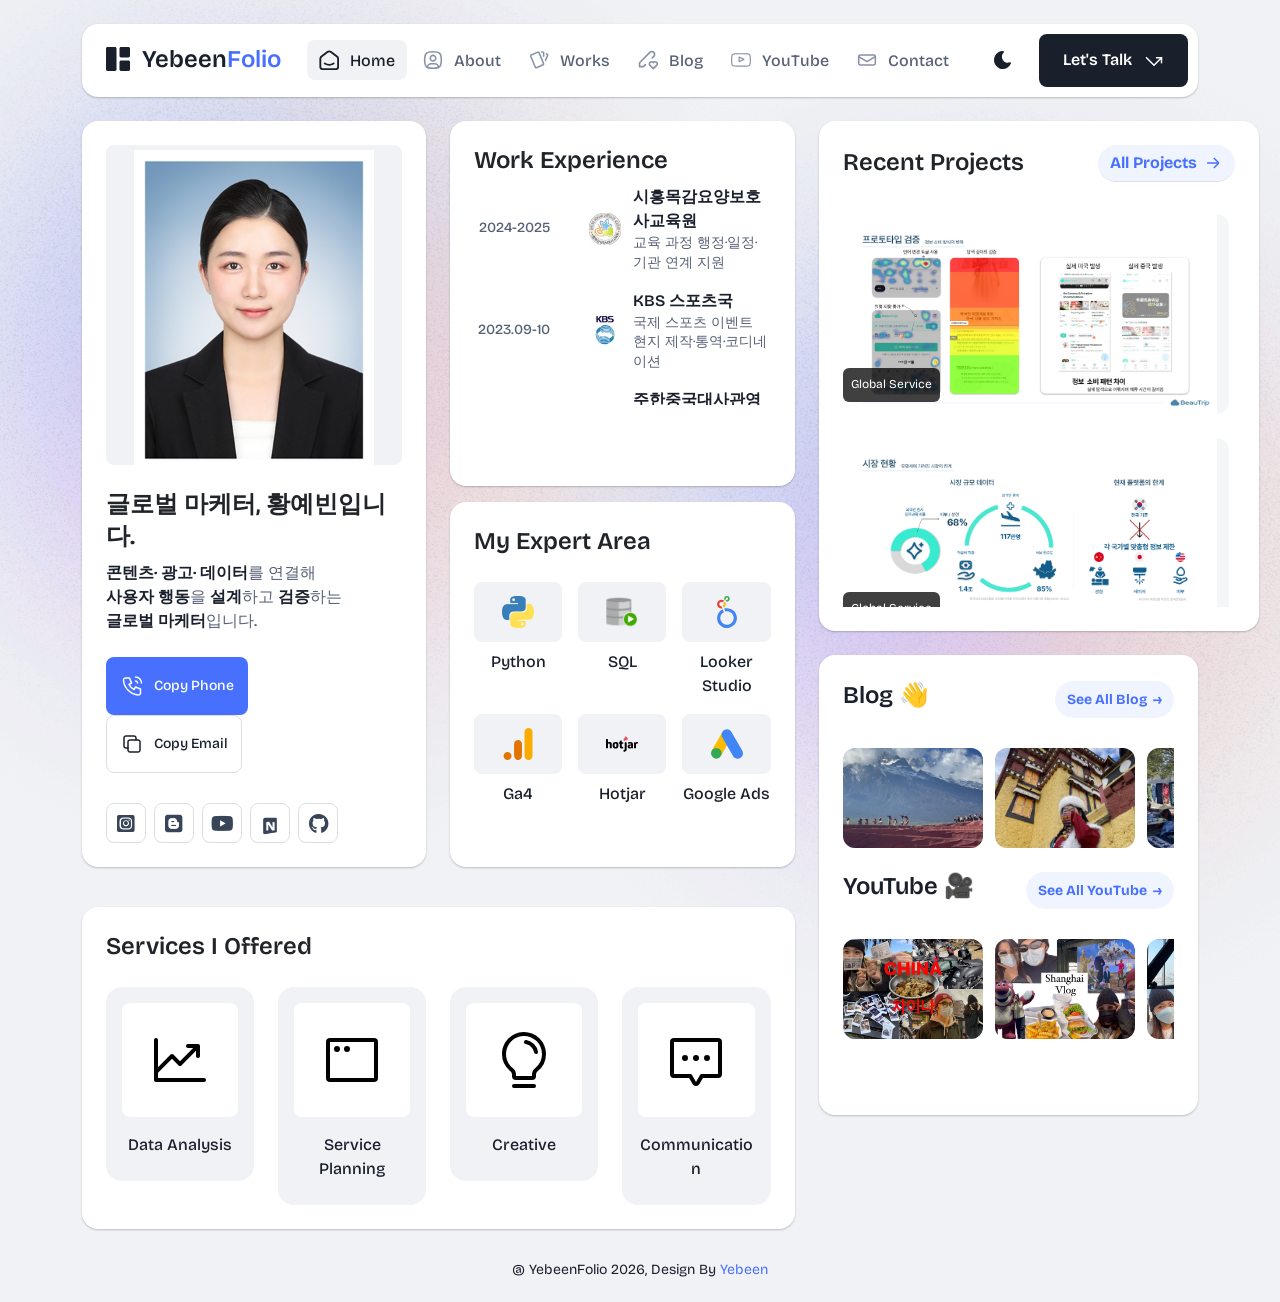
==== commit 25c43b5d: "포트폴리오 수정 (Notion 추가 및 UI 개선)" ====
--- a/index.html
+++ b/index.html
@@ -1,6 +1,20 @@
-<!DOCTYPE html>
+<!doctype html>
 <html lang="en">
   <head>
+    <!-- Google Tag Manager -->
+    <script>
+      (function (w, d, s, l, i) {
+        w[l] = w[l] || [];
+        w[l].push({ "gtm.start": new Date().getTime(), event: "gtm.js" });
+        var f = d.getElementsByTagName(s)[0],
+          j = d.createElement(s),
+          dl = l != "dataLayer" ? "&l=" + l : "";
+        j.async = true;
+        j.src = "https://www.googletagmanager.com/gtm.js?id=" + i + dl;
+        f.parentNode.insertBefore(j, f);
+      })(window, document, "script", "dataLayer", "GTM-PL3CHTKC");
+    </script>
+    <!-- End Google Tag Manager -->
     <meta charset="UTF-8" />
     <meta http-equiv="X-UA-Compatible" content="IE=edge" />
     <title>Yebeen folio</title>
@@ -29,6 +43,16 @@
   </head>
 
   <body>
+    <!-- Google Tag Manager (noscript) -->
+    <noscript
+      ><iframe
+        src="https://www.googletagmanager.com/ns.html?id=GTM-PL3CHTKC"
+        height="0"
+        width="0"
+        style="display: none; visibility: hidden"
+      ></iframe
+    ></noscript>
+    <!-- End Google Tag Manager (noscript) -->
     <div id="page-content">
       <!-- header part start -->
       <header class="header-area">
@@ -237,7 +261,7 @@
                       YouTube
                     </a>
                   </li>
-                  
+
                   <li class="nav-item">
                     <a class="nav-link" href="contact.html">
                       <svg
@@ -262,7 +286,7 @@
                       Contact
                     </a>
                   </li>
-                  
+
                   <!-- <li class="nav-item">
                     <a class="nav-link" href="contact.html">
                       <svg
@@ -415,16 +439,20 @@
                       <div class="card profile-card h-100">
                         <div class="card-body">
                           <div class="image text-center">
-                            <img src="assets/img/images/profile.png" alt="황예빈 취업사진" />
+                            <img
+                              src="assets/img/images/profile.png"
+                              alt="황예빈 취업사진"
+                            />
                           </div>
                           <div class="text">
-                            <h3 class="card-title">글로벌 마케터, 황예빈입니다.</h3>
+                            <h3 class="card-title">
+                              글로벌 마케터, 황예빈입니다.
+                            </h3>
                             <p>
                               <span>콘텐츠·</span>
                               <span>광고·</span>
                               <span>데이터</span>를 연결해<br />
-                              <span>사용자 행동</span>을
-                              <span>설계</span>하고
+                              <span>사용자 행동</span>을 <span>설계</span>하고
                               <span>검증</span>하는
                               <span>글로벌 마케터</span>입니다.
                             </p>
@@ -511,8 +539,19 @@
                                   ></a>
                                 </li>
                                 <li>
-                                  <a href="https://www.youtube.com/@moubeen" target="_blank" aria-label="YouTube">
+                                  <a
+                                    href="https://www.youtube.com/@moubeen"
+                                    target="_blank"
+                                    aria-label="YouTube"
+                                  >
                                     <i class="fab fa-youtube"></i>
+                                  </a>
+                                </li>
+                                <li>
+                                  <a href="https://www.notion.so/2e840f1986af81dfa955cfcb53361857?v=2e840f1986af81a2ae55000cc8360b7c&source=copy_link" target="_blank" class="notion-icon">
+                                    <svg width="20" height="20" viewBox="0 0 256 256" fill="currentColor">
+                                      <path d="M54.6 24.6C54.6 24.6 40.5 35.2 40.5 36.6C40.5 38 40.9 224.8 40.9 224.8C40.9 224.8 52.3 232.9 54.6 232.9C56.9 232.9 201.4 211.4 201.4 211.4C201.4 211.4 215.5 202.1 215.5 200.7C215.5 199.3 215.5 31.2 215.5 31.2C215.5 31.2 207.3 23.1 205 23.1C202.7 23.1 54.6 24.6 54.6 24.6ZM184.2 80.5C184.2 80.5 186.8 82.1 186.8 84.5V180.7C186.8 180.7 185.4 184.3 180.4 184.7L156.8 185.9C156.8 185.9 153.8 184.5 152.8 182.5L106.5 108.9V180.7C106.5 180.7 105.1 184.3 100.1 184.7L83.5 185.9C83.5 185.9 80.5 184.5 80.5 182.5V78.5C80.5 78.5 82.3 75.5 85.3 75.5L115.5 74.5C115.5 74.5 118.5 75.5 119.5 77.5L160.5 146.5V78.5C160.5 78.5 162.3 75.5 165.3 75.5L184.2 80.5Z"/>
+                                    </svg>
                                   </a>
                                 </li>
                                 <li>
@@ -526,7 +565,7 @@
                             </div>
                           </div>
                         </div>
-                      </div> 
+                      </div>
                     </div>
                     <div class="col-xl-6 col-md-12 center-area">
                       <div class="center-stack">
@@ -547,8 +586,12 @@
                                       />
                                     </div>
                                     <div class="text">
-                                      <h4 class="title">시흥목감요양보호사교육원</h4>
-                                      <h6 class="subtitle">교육 과정 행정·일정·기관 연계 지원</h6>
+                                      <h4 class="title">
+                                        시흥목감요양보호사교육원
+                                      </h4>
+                                      <h6 class="subtitle">
+                                        교육 과정 행정·일정·기관 연계 지원
+                                      </h6>
                                     </div>
                                   </div>
                                 </li>
@@ -565,7 +608,10 @@
                                     </div>
                                     <div class="text">
                                       <h4 class="title">KBS 스포츠국</h4>
-                                      <h6 class="subtitle">국제 스포츠 이벤트 현지 제작·통역·코디네이션</h6>
+                                      <h6 class="subtitle">
+                                        국제 스포츠 이벤트 현지
+                                        제작·통역·코디네이션
+                                      </h6>
                                     </div>
                                   </div>
                                 </li>
@@ -581,8 +627,12 @@
                                       />
                                     </div>
                                     <div class="text">
-                                      <h4 class="title">주한중국대사관영사부</h4>
-                                      <h6 class="subtitle">중국 국적자 여권·신분증 영사 행정 지원</h6>
+                                      <h4 class="title">
+                                        주한중국대사관영사부
+                                      </h4>
+                                      <h6 class="subtitle">
+                                        중국 국적자 여권·신분증 영사 행정 지원
+                                      </h6>
                                     </div>
                                   </div>
                                 </li>
@@ -600,8 +650,12 @@
                                       />
                                     </div>
                                     <div class="text">
-                                      <h4 class="title">시흥목감요양보호사교육원</h4>
-                                      <h6 class="subtitle">교육 과정 행정·일정·기관 연계 지원</h6>
+                                      <h4 class="title">
+                                        시흥목감요양보호사교육원
+                                      </h4>
+                                      <h6 class="subtitle">
+                                        교육 과정 행정·일정·기관 연계 지원
+                                      </h6>
                                     </div>
                                   </div>
                                 </li>
@@ -618,7 +672,10 @@
                                     </div>
                                     <div class="text">
                                       <h4 class="title">KBS 스포츠국</h4>
-                                      <h6 class="subtitle">국제 스포츠 이벤트 현지 제작·통역·코디네이션</h6>
+                                      <h6 class="subtitle">
+                                        국제 스포츠 이벤트 현지
+                                        제작·통역·코디네이션
+                                      </h6>
                                     </div>
                                   </div>
                                 </li>
@@ -634,8 +691,12 @@
                                       />
                                     </div>
                                     <div class="text">
-                                      <h4 class="title">주한중국대사관영사부</h4>
-                                      <h6 class="subtitle">중국 국적자 여권·신분증 영사 행정 지원</h6>
+                                      <h4 class="title">
+                                        주한중국대사관영사부
+                                      </h4>
+                                      <h6 class="subtitle">
+                                        중국 국적자 여권·신분증 영사 행정 지원
+                                      </h6>
                                     </div>
                                   </div>
                                 </li>
@@ -716,7 +777,10 @@
                                 <div class="col-xl-4 col-md-4 col-sm-6 col-6">
                                   <div class="expertise-item">
                                     <div class="image text-center">
-                                      <img src="assets/img/icons/google-ads-2.svg" alt="google ads" />
+                                      <img
+                                        src="assets/img/icons/google-ads-2.svg"
+                                        alt="google ads"
+                                      />
                                     </div>
                                     <div class="text">
                                       <h4 class="title">Google Ads</h4>
@@ -729,7 +793,7 @@
                         </div>
                       </div>
                     </div>
-                  </div>  
+                  </div>
                   <div class="row g-4 mt-0 services-row">
                     <div class="col-12">
                       <div class="card services-card">
@@ -829,7 +893,7 @@
                         </div>
                       </div>
                     </div>
-                  </div> 
+                  </div>
                 </div>
               </div>
               <div class="right-area">
@@ -838,20 +902,40 @@
                   <div class="card-body">
                     <h3 class="card-title">
                       Recent Projects
-                      <a class="link-btn scroll-cta primary-cta" href="portfolio.html">
+                      <a
+                        class="link-btn scroll-cta primary-cta"
+                        href="portfolio.html"
+                      >
                         All Projects
-                        <svg class="icon" width="20" height="20" viewBox="0 0 20 20" fill="none">
-                          <path d="M4.16699 10H15.8337" stroke="#4770FF" stroke-width="1.5"/>
-                          <path d="M10.833 15L15.833 10" stroke="#4770FF" stroke-width="1.5"/>
-                          <path d="M10.833 5L15.833 10" stroke="#4770FF" stroke-width="1.5"/>
+                        <svg
+                          class="icon"
+                          width="20"
+                          height="20"
+                          viewBox="0 0 20 20"
+                          fill="none"
+                        >
+                          <path
+                            d="M4.16699 10H15.8337"
+                            stroke="#4770FF"
+                            stroke-width="1.5"
+                          />
+                          <path
+                            d="M10.833 15L15.833 10"
+                            stroke="#4770FF"
+                            stroke-width="1.5"
+                          />
+                          <path
+                            d="M10.833 5L15.833 10"
+                            stroke="#4770FF"
+                            stroke-width="1.5"
+                          />
                         </svg>
                       </a>
                     </h3>
-                
+
                     <!-- 🔽 스크롤 영역 -->
                     <div class="projects-main mt-24">
                       <div class="row g-4">
-                
                         <div class="col-12 project-item">
                           <img
                             src="assets/img/projects/project2표지.png"
@@ -860,7 +944,7 @@
                           />
                           <span class="project-tag">Global Service</span>
                         </div>
-                
+
                         <div class="col-12 project-item">
                           <img
                             src="assets/img/projects/project1표지.png"
@@ -885,14 +969,13 @@
                           />
                           <span class="project-tag">Data-driven UX</span>
                         </div>
-                
                       </div>
                     </div>
                   </div>
                 </div>
-                
+
                 <!-- Blog -->
-                <div class="card lets-talk-together-card ">
+                <div class="card lets-talk-together-card">
                   <div class="card-body">
                     <div class="section-header">
                       <h3 class="card-title">Blog 👋</h3>
@@ -901,37 +984,65 @@
 
                     <div class="horizontal-scroll-wrapper blog-scroll">
                       <div class="mini-blog-wrapper">
-                        <a class="mini-blog-item" href="https://blog.naver.com/yb8259/224158590966">
+                        <a
+                          class="mini-blog-item"
+                          href="https://blog.naver.com/yb8259/224158590966"
+                        >
                           <img src="assets/img/blog/丽江，lijiang.png" />
                         </a>
-                        <a class="mini-blog-item" href="https://blog.naver.com/yb8259/224158566985">
-                          <img src="assets/img/blog/香格里拉，xianggelila.png" />
+                        <a
+                          class="mini-blog-item"
+                          href="https://blog.naver.com/yb8259/224158566985"
+                        >
+                          <img
+                            src="assets/img/blog/香格里拉，xianggelila.png"
+                          />
                         </a>
-                        <a class="mini-blog-item" href="https://blog.naver.com/yb8259/224158530603">
+                        <a
+                          class="mini-blog-item"
+                          href="https://blog.naver.com/yb8259/224158530603"
+                        >
                           <img src="assets/img/blog/大理2，dali.png" />
                         </a>
-                        <a class="mini-blog-item" href="https://blog.naver.com/yb8259/224158500917">
+                        <a
+                          class="mini-blog-item"
+                          href="https://blog.naver.com/yb8259/224158500917"
+                        >
                           <img src="assets/img/blog/大理1，dali.png" />
                         </a>
                       </div>
                     </div>
                     <div class="section-header">
                       <h3 class="card-title">YouTube 🎥</h3>
-                      <a class="scroll-cta" href="youtube.html">See All YouTube</a>
+                      <a class="scroll-cta" href="youtube.html"
+                        >See All YouTube</a
+                      >
                     </div>
 
                     <div class="horizontal-scroll-wrapper blog-scroll">
                       <div class="mini-blog-wrapper">
-                        <a class="mini-blog-item" href="https://youtu.be/6hkE84vOIfo">
+                        <a
+                          class="mini-blog-item"
+                          href="https://youtu.be/6hkE84vOIfo"
+                        >
                           <img src="assets/img/youtube/2023.01.15.png" />
                         </a>
-                        <a class="mini-blog-item" href="https://youtu.be/HCBZN2spBRc">
+                        <a
+                          class="mini-blog-item"
+                          href="https://youtu.be/HCBZN2spBRc"
+                        >
                           <img src="assets/img/youtube/2022.10.28.png" />
                         </a>
-                        <a class="mini-blog-item" href="https://youtu.be/Bb5PHNI4NeM">
+                        <a
+                          class="mini-blog-item"
+                          href="https://youtu.be/Bb5PHNI4NeM"
+                        >
                           <img src="assets/img/youtube/2021.12.11.png" />
                         </a>
-                        <a class="mini-blog-item" href="https://youtu.be/jmvWznNdzAg">
+                        <a
+                          class="mini-blog-item"
+                          href="https://youtu.be/jmvWznNdzAg"
+                        >
                           <img src="assets/img/youtube/2021.11.09.png" />
                         </a>
                       </div>
@@ -989,17 +1100,17 @@
       const modal = document.getElementById("imageModal");
       const modalImg = document.getElementById("modalImage");
       const closeBtn = document.querySelector(".close-btn");
-    
-      document.querySelectorAll(".project-thumb").forEach(img => {
+
+      document.querySelectorAll(".project-thumb").forEach((img) => {
         img.addEventListener("click", () => {
           modal.classList.add("show");
           modalImg.src = img.dataset.full;
         });
       });
-    
+
       closeBtn.onclick = () => modal.classList.remove("show");
-      modal.onclick = e => e.target === modal && modal.classList.remove("show");
+      modal.onclick = (e) =>
+        e.target === modal && modal.classList.remove("show");
     </script>
-    
   </body>
 </html>
--- a/assets/css/style.css
+++ b/assets/css/style.css
@@ -3429,3 +3429,94 @@
 .card p span {
   display: inline-block;
 }
+/* =========================
+   MOBILE FIX : index.html
+   ========================= */
+   @media (max-width: 991px) {
+
+    /* 전체 레이아웃 세로 전환 */
+    .home-layout {
+      flex-direction: column;
+    }
+  
+    /* 좌/우 영역 width 해제 */
+    .left-area,
+    .right-area {
+      width: 100% !important;
+      flex: none;
+    }
+  
+    /* 우측 카드들도 전체 폭 */
+    .right-area .card {
+      width: 100% !important;
+    }
+  
+    /* Recent Projects 높이 고정 해제 */
+    .card-projects {
+      width: 100% !important;
+      height: auto !important;
+      max-height: none;
+    }
+  
+    .card-projects .projects-main {
+      max-height: none;
+      overflow: visible;
+    }
+  
+    /* Work / Expert 카드 높이 자동 */
+    .work-experiance-card,
+    .expertise-card {
+      height: auto;
+    }
+  
+    /* 카드 간 간격 정리 */
+    .right-area .card {
+      margin-bottom: 24px;
+    }
+  }
+/* =========================
+   MOBILE FIX : index.html
+   ========================= */
+   @media (max-width: 991px) {
+
+    /* 전체 레이아웃 세로 스택 */
+    .home-layout {
+      flex-direction: column;
+    }
+  
+    /* 좌/우 영역 폭 해제 */
+    .left-area,
+    .right-area {
+      width: 100% !important;
+      flex: none;
+    }
+  
+    /* 우측 카드 전체폭 */
+    .right-area .card {
+      width: 100% !important;
+    }
+  
+    /* Recent Projects 고정 높이 제거 */
+    .card-projects {
+      width: 100% !important;
+      height: auto !important;
+      max-height: none;
+    }
+  
+    .card-projects .projects-main {
+      overflow: visible;
+      max-height: none;
+    }
+  
+    /* Work / Expert 카드 자동 높이 */
+    .work-experiance-card,
+    .expertise-card {
+      height: auto;
+    }
+  
+    /* 카드 간 여백 */
+    .right-area .card {
+      margin-bottom: 24px;
+    }
+  }
+    
